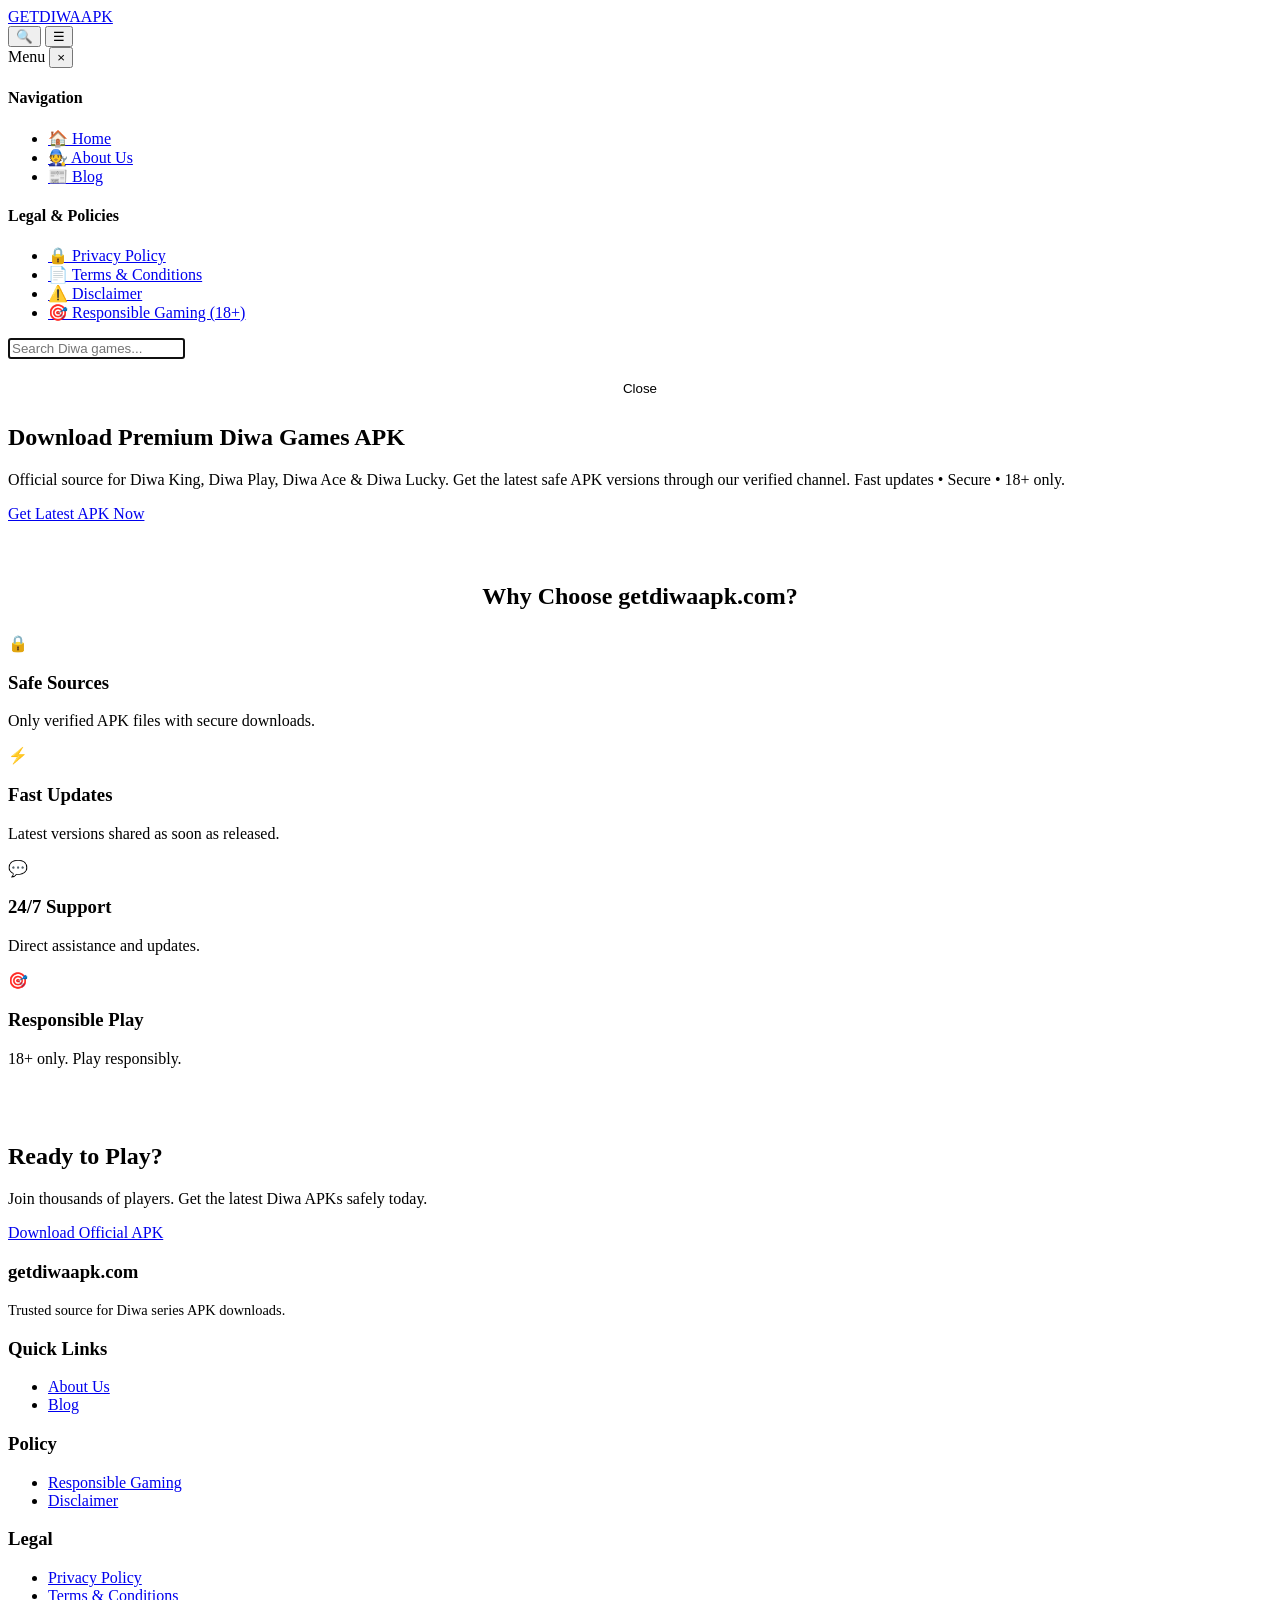
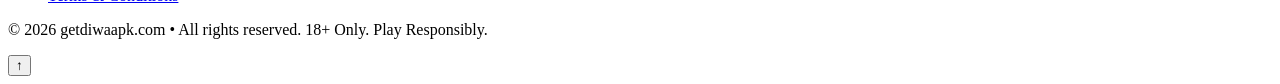
==== index.html @ ee2b0dab "Refactor header and sidebar menu structure" ====
<!DOCTYPE html>
<html lang="en">
<head>
  <meta charset="UTF-8">
  <meta name="viewport" content="width=device-width, initial-scale=1.0">
  <title>Get Diwa APK 2026 – Download Diwa King, Diwa Play, Diwa Ace & Diwa Lucky</title>
  <meta name="description" content="Download latest Diwa King, Diwa Play, Diwa Ace and Diwa Lucky APK safely from getdiwaapk.com. Official Telegram support, fast updates. 18+ only.">
  <meta name="keywords" content="Diwa King APK, Diwa Play APK, Diwa Ace APK, Diwa Lucky APK, getdiwaapk, Diwa APK download">
  <meta name="robots" content="index, follow">
  <link rel="canonical" href="https://getdiwaapk.com/">
  
  <meta property="og:title" content="Get Diwa APK – Official Diwa Games Download">
  <meta property="og:description" content="Premium Diwa games APK download hub. Safe links via official Telegram.">
  <meta property="og:url" content="https://getdiwaapk.com/">
  <meta property="og:type" content="website">
  
  <!-- Preconnect for speed -->
  <link rel="preconnect" href="https://fonts.googleapis.com">
  <link rel="preconnect" href="https://fonts.gstatic.com" crossorigin>
  
  <!-- Non-blocking font -->
  <link rel="stylesheet" href="https://fonts.googleapis.com/css2?family=Poppins:wght@400;600;700;800&display=swap" media="print" onload="this.media='all'">
  <noscript><link rel="stylesheet" href="https://fonts.googleapis.com/css2?family=Poppins:wght@400;600;700;800&display=swap"></noscript>
  
  <link rel="stylesheet" href="style.css">
  
  <script type="application/ld+json">
  {
    "@context": "https://schema.org",
    "@type": "WebSite",
    "name": "getdiwaapk.com",
    "url": "https://getdiwaapk.com/"
  }
  </script>
</head>
<body>
  <!-- HEADER -->
  <header>
    <div class="container nav">
      <a href="index.html" class="logo">GETDIWAAPK</a>
      
      <div class="nav-right">
        <button class="search-btn" onclick="openSearch()" aria-label="Search games">🔍</button>
        <!-- 3-Line Menu Button -->
        <button class="mobile-toggle" onclick="toggleMenu()" aria-label="Open Menu">☰</button>
      </div>
    </div>
  </header>

  <!-- SIDEBAR MENU DRAWER (Legal & Navigation Links) -->
  <div class="menu-overlay" id="menuOverlay" onclick="toggleMenu()"></div>
  <aside class="sidebar-menu" id="sidebarMenu">
    <div class="sidebar-header">
      <span class="sidebar-title">Menu</span>
      <button class="close-sidebar-btn" onclick="toggleMenu()" aria-label="Close Menu">&times;</button>
    </div>
    <nav class="sidebar-nav">
      <div class="menu-group">
        <h4>Navigation</h4>
        <ul>
          <li><a href="index.html">🏠 Home</a></li>
          <li><a href="about.html">🧑‍🔧 About Us</a></li>
          <li><a href="blog.html">📰 Blog</a></li>
        </ul>
      </div>

      <div class="menu-group">
        <h4>Legal & Policies</h4>
        <ul>
          <li><a href="privacy.html">🔒 Privacy Policy</a></li>
          <li><a href="terms.html">📄 Terms & Conditions</a></li>
          <li><a href="disclaimer.html">⚠️ Disclaimer</a></li>
          <li><a href="responsible-gaming.html">🎯 Responsible Gaming (18+)</a></li>
        </ul>
      </div>
    </nav>
  </aside>

  <!-- SEARCH OVERLAY -->
  <div class="search-overlay" id="searchOverlay">
    <div class="search-box">
      <input type="text" id="searchInput" placeholder="Search Diwa games..." oninput="searchGames()" autofocus>
      <div class="search-results" id="searchResults"></div>
      <button onclick="closeSearch()" style="margin-top:14px;background:transparent;border:1px solid var(--border);color:var(--text-muted);padding:8px 16px;border-radius:8px;cursor:pointer;width:100%;">Close</button>
    </div>
  </div>

  <main>
    <!-- HERO SECTION -->
    <section class="hero">
      <div class="container">
        <h1>Download Premium <span>Diwa Games</span> APK</h1>
        <p>Official source for Diwa King, Diwa Play, Diwa Ace & Diwa Lucky. Get the latest safe APK versions through our verified channel. Fast updates • Secure • 18+ only.</p>
        <div class="hero-buttons">
          <a href="https://t.me/blackytinvit" target="_blank" rel="noopener" class="btn-primary">Get Latest APK Now</a>
        </div>
      </div>
    </section>

    <!-- FEATURES -->
    <section style="padding:40px 0;">
      <div class="container">
        <div class="section-header" style="text-align:center;margin-bottom:24px;">
          <h2>Why Choose getdiwaapk.com?</h2>
        </div>
        <div class="features-grid">
          <div class="feature-box">
            <div class="icon">🔒</div>
            <h3>Safe Sources</h3>
            <p>Only verified APK files with secure downloads.</p>
          </div>
          <div class="feature-box">
            <div class="icon">⚡</div>
            <h3>Fast Updates</h3>
            <p>Latest versions shared as soon as released.</p>
          </div>
          <div class="feature-box">
            <div class="icon">💬</div>
            <h3>24/7 Support</h3>
            <p>Direct assistance and updates.</p>
          </div>
          <div class="feature-box">
            <div class="icon">🎯</div>
            <h3>Responsible Play</h3>
            <p>18+ only. Play responsibly.</p>
          </div>
        </div>
      </div>
    </section>

    <!-- CTA -->
    <div class="container">
      <div class="cta">
        <h2>Ready to Play?</h2>
        <p>Join thousands of players. Get the latest Diwa APKs safely today.</p>
        <a href="https://t.me/blackytinvit" target="_blank" rel="noopener" class="btn-primary">Download Official APK</a>
      </div>
    </div>
  </main>

  <!-- FOOTER -->
  <footer>
    <div class="container">
      <div class="footer-grid">
        <div class="footer-col">
          <h3>getdiwaapk.com</h3>
          <p style="color:var(--text-muted);font-size:0.9rem;">Trusted source for Diwa series APK downloads.</p>
        </div>
        <div class="footer-col">
          <h3>Quick Links</h3>
          <ul>
            <li><a href="about.html">About Us</a></li>
            <li><a href="blog.html">Blog</a></li>
          </ul>
        </div>
        <div class="footer-col">
          <h3>Policy</h3>
          <ul>
            <li><a href="responsible-gaming.html">Responsible Gaming</a></li>
            <li><a href="disclaimer.html">Disclaimer</a></li>
          </ul>
        </div>
        <div class="footer-col">
          <h3>Legal</h3>
          <ul>
            <li><a href="privacy.html">Privacy Policy</a></li>
            <li><a href="terms.html">Terms & Conditions</a></li>
          </ul>
        </div>
      </div>
      <div class="footer-bottom">
        <p>© 2026 getdiwaapk.com • All rights reserved. 18+ Only. Play Responsibly.</p>
      </div>
    </div>
  </footer>

  <!-- Back to Top -->
  <button id="backToTop" onclick="window.scrollTo({top:0,behavior:'smooth'})" aria-label="Back to top">↑</button>

  <script>
    // Sidebar Drawer Toggle Function
    function toggleMenu() {
      const menu = document.getElementById('sidebarMenu');
      const overlay = document.getElementById('menuOverlay');
      menu.classList.toggle('active');
      overlay.classList.toggle('active');
    }

    // Search Functions
    const gamesData = [
      { name: "Diwa King", img: "https://i.ibb.co/fGFGwL4q/compressed-image-1.jpg", link: "diwa-king.html" },
      { name: "Diwa Play", img: "https://i.ibb.co/Xk4216vR/IMG-20260911-100324-048.jpg", link: "diwa-play.html" },
      { name: "Diwa Ace", img: "https://i.ibb.co/p64hLjvy/Diwa-Ace.png", link: "diwa-ace.html" },
      { name: "Diwa Lucky", img: "https://i.ibb.co/4nzYNrx2/IMG-20260919-193730-440.jpg", link: "diwa-lucky.html" }
    ];

    function openSearch() {
      document.getElementById('searchOverlay').classList.add('active');
      document.getElementById('searchInput').focus();
    }
    function closeSearch() {
      document.getElementById('searchOverlay').classList.remove('active');
      document.getElementById('searchInput').value = '';
      document.getElementById('searchResults').innerHTML = '';
    }
    function searchGames() {
      const q = document.getElementById('searchInput').value.toLowerCase().trim();
      const results = document.getElementById('searchResults');
      if (!q) { results.innerHTML = ''; return; }
      const matched = gamesData.filter(g => g.name.toLowerCase().includes(q));
      results.innerHTML = matched.length ? matched.map(g => `
        <a href="${g.link}" class="search-result-item">
          <img src="${g.img}" alt="${g.name}" width="48" height="48">
          <span>${g.name}</span>
        </a>
      `).join('') : '<p style="color:var(--text-muted);padding:10px;">No games found</p>';
    }

    // Back to Top Button
    window.addEventListener('scroll', () => {
      document.getElementById('backToTop').classList.toggle('show', window.scrollY > 400);
    });

    // Close overlays on Escape key
    document.addEventListener('keydown', e => { 
      if (e.key === 'Escape') {
        closeSearch();
        const menu = document.getElementById('sidebarMenu');
        if (menu.classList.contains('active')) toggleMenu();
      }
    });
  </script>
</body>
</html>
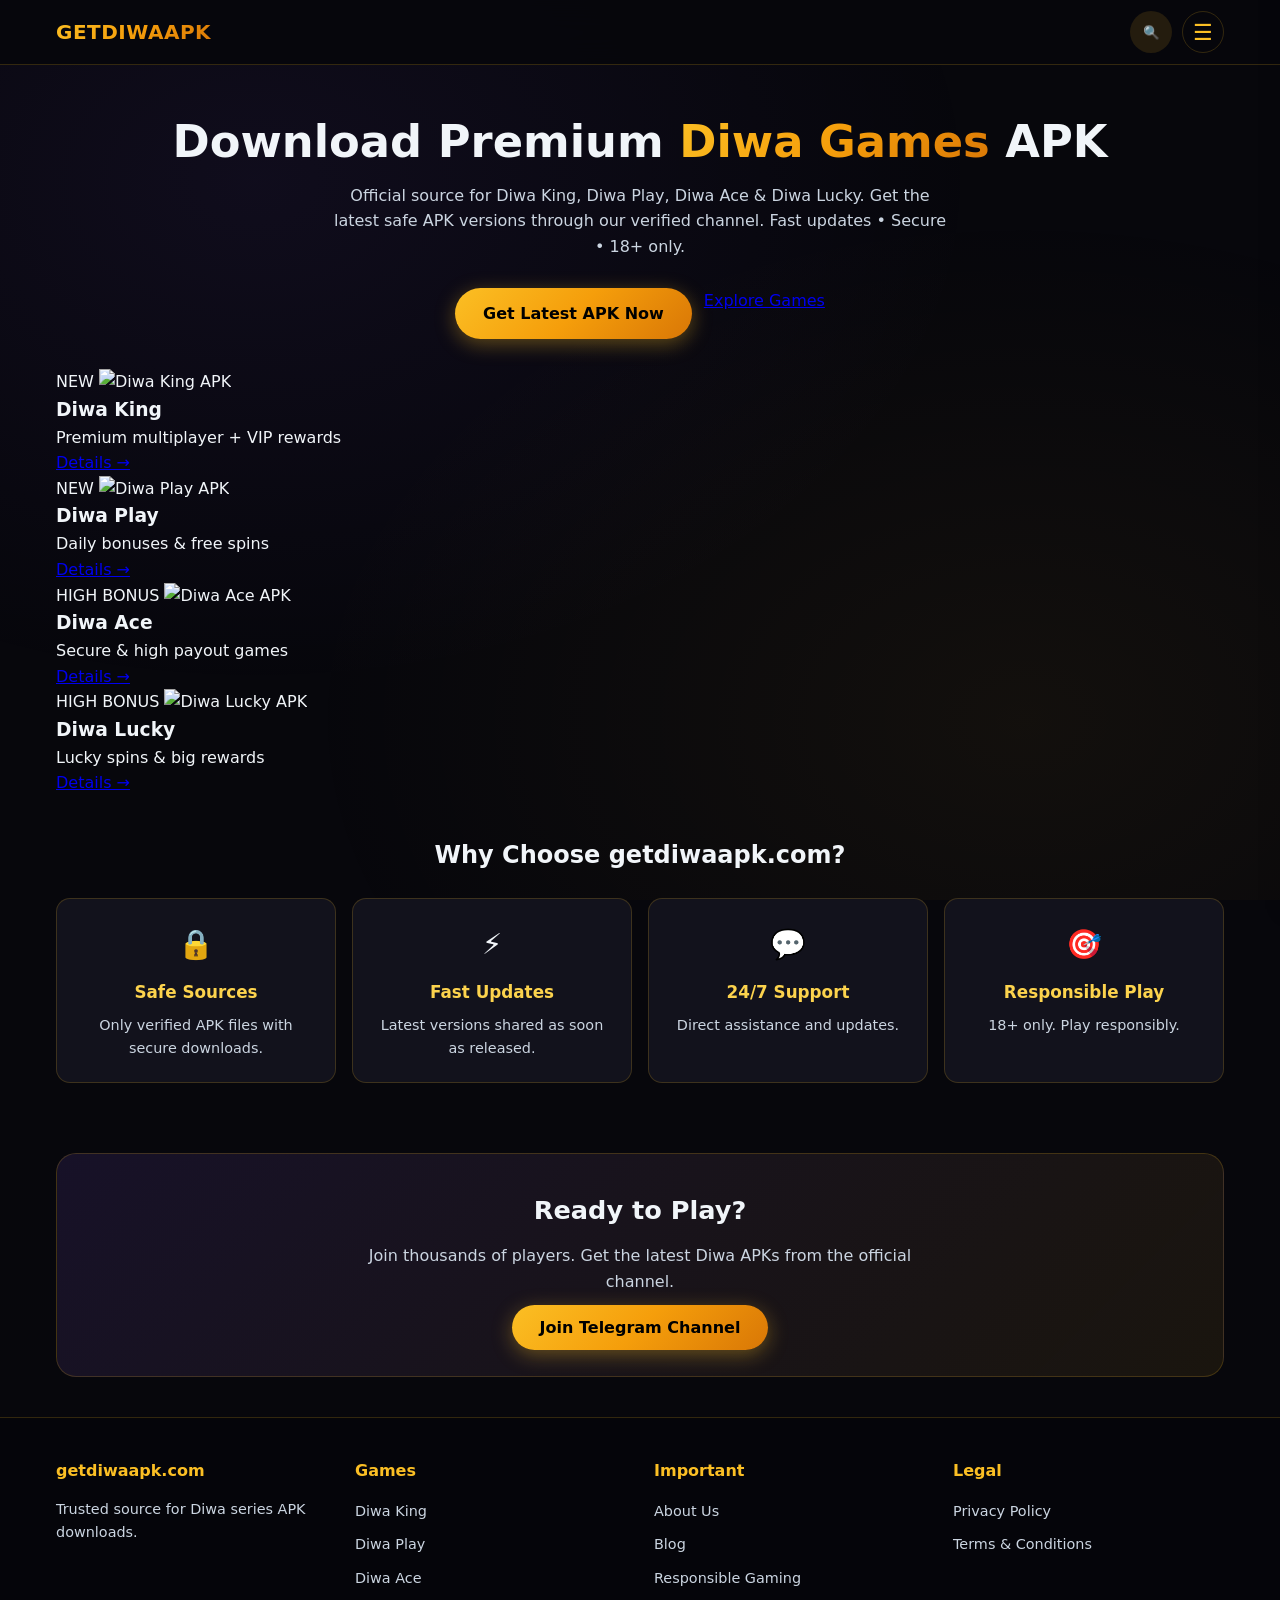
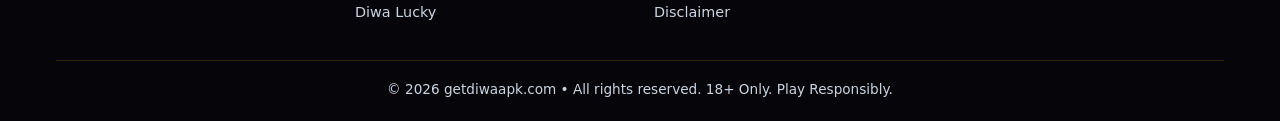
==== commit ea055827: "Update meta descriptions and improve comments" ====
--- a/index.html
+++ b/index.html
@@ -4,13 +4,13 @@
   <meta charset="UTF-8">
   <meta name="viewport" content="width=device-width, initial-scale=1.0">
   <title>Get Diwa APK 2026 – Download Diwa King, Diwa Play, Diwa Ace & Diwa Lucky</title>
-  <meta name="description" content="Download latest Diwa King, Diwa Play, Diwa Ace and Diwa Lucky APK safely from getdiwaapk.com. Official Telegram support, fast updates. 18+ only.">
+  <meta name="description" content="Download latest Diwa King, Diwa Play, Diwa Ace and Diwa Lucky APK safely from getdiwaapk.com. Fast updates. 18+ only.">
   <meta name="keywords" content="Diwa King APK, Diwa Play APK, Diwa Ace APK, Diwa Lucky APK, getdiwaapk, Diwa APK download">
   <meta name="robots" content="index, follow">
   <link rel="canonical" href="https://getdiwaapk.com/">
   
   <meta property="og:title" content="Get Diwa APK – Official Diwa Games Download">
-  <meta property="og:description" content="Premium Diwa games APK download hub. Safe links via official Telegram.">
+  <meta property="og:description" content="Premium Diwa games APK download hub. Safe links and official updates.">
   <meta property="og:url" content="https://getdiwaapk.com/">
   <meta property="og:type" content="website">
   
@@ -41,13 +41,13 @@
       
       <div class="nav-right">
         <button class="search-btn" onclick="openSearch()" aria-label="Search games">🔍</button>
-        <!-- 3-Line Menu Button -->
+        <!-- 3-Line Menu Trigger -->
         <button class="mobile-toggle" onclick="toggleMenu()" aria-label="Open Menu">☰</button>
       </div>
     </div>
   </header>
 
-  <!-- SIDEBAR MENU DRAWER (Legal & Navigation Links) -->
+  <!-- SIDEBAR MENU DRAWER (Legal & Important Links) -->
   <div class="menu-overlay" id="menuOverlay" onclick="toggleMenu()"></div>
   <aside class="sidebar-menu" id="sidebarMenu">
     <div class="sidebar-header">
@@ -58,14 +58,14 @@
       <div class="menu-group">
         <h4>Navigation</h4>
         <ul>
-          <li><a href="index.html">🏠 Home</a></li>
-          <li><a href="about.html">🧑‍🔧 About Us</a></li>
+          <li><a href="index.html" onclick="toggleMenu()">🏠 Home</a></li>
+          <li><a href="about.html">ℹ️ About Us</a></li>
           <li><a href="blog.html">📰 Blog</a></li>
         </ul>
       </div>
 
       <div class="menu-group">
-        <h4>Legal & Policies</h4>
+        <h4>Legal & Policy</h4>
         <ul>
           <li><a href="privacy.html">🔒 Privacy Policy</a></li>
           <li><a href="terms.html">📄 Terms & Conditions</a></li>
@@ -73,6 +73,13 @@
           <li><a href="responsible-gaming.html">🎯 Responsible Gaming (18+)</a></li>
         </ul>
       </div>
+
+      <div class="menu-group">
+        <h4>Support</h4>
+        <ul>
+          <li><a href="https://t.me/blackytinvit" target="_blank" rel="noopener">✈️ Official Telegram</a></li>
+        </ul>
+      </div>
     </nav>
   </aside>
 
@@ -86,13 +93,65 @@
   </div>
 
   <main>
-    <!-- HERO SECTION -->
+    <!-- HERO -->
     <section class="hero">
       <div class="container">
         <h1>Download Premium <span>Diwa Games</span> APK</h1>
         <p>Official source for Diwa King, Diwa Play, Diwa Ace & Diwa Lucky. Get the latest safe APK versions through our verified channel. Fast updates • Secure • 18+ only.</p>
         <div class="hero-buttons">
           <a href="https://t.me/blackytinvit" target="_blank" rel="noopener" class="btn-primary">Get Latest APK Now</a>
+          <a href="#games-list" class="btn-secondary">Explore Games</a>
+        </div>
+      </div>
+    </section>
+
+    <!-- ALL GAMES IN ONE GRID (Bina alag-alag section ke) -->
+    <section class="games-section" id="games-list">
+      <div class="container">
+        <div class="compact-grid" id="allGamesGrid">
+          <!-- Diwa King -->
+          <div class="compact-card" data-name="diwa king">
+            <span class="badge">NEW</span>
+            <img src="https://i.ibb.co/fGFGwL4q/compressed-image-1.jpg" alt="Diwa King APK" width="200" height="130" loading="lazy">
+            <div class="compact-card-body">
+              <h3>Diwa King</h3>
+              <p>Premium multiplayer + VIP rewards</p>
+              <a href="diwa-king.html" class="btn-card">Details →</a>
+            </div>
+          </div>
+
+          <!-- Diwa Play -->
+          <div class="compact-card" data-name="diwa play">
+            <span class="badge">NEW</span>
+            <img src="https://i.ibb.co/Xk4216vR/IMG-20260911-100324-048.jpg" alt="Diwa Play APK" width="200" height="130" loading="lazy">
+            <div class="compact-card-body">
+              <h3>Diwa Play</h3>
+              <p>Daily bonuses & free spins</p>
+              <a href="diwa-play.html" class="btn-card">Details →</a>
+            </div>
+          </div>
+
+          <!-- Diwa Ace -->
+          <div class="compact-card" data-name="diwa ace">
+            <span class="badge bonus">HIGH BONUS</span>
+            <img src="https://i.ibb.co/p64hLjvy/Diwa-Ace.png" alt="Diwa Ace APK" width="200" height="130" loading="lazy">
+            <div class="compact-card-body">
+              <h3>Diwa Ace</h3>
+              <p>Secure & high payout games</p>
+              <a href="diwa-ace.html" class="btn-card">Details →</a>
+            </div>
+          </div>
+
+          <!-- Diwa Lucky -->
+          <div class="compact-card" data-name="diwa lucky">
+            <span class="badge bonus">HIGH BONUS</span>
+            <img src="https://i.ibb.co/4nzYNrx2/IMG-20260919-193730-440.jpg" alt="Diwa Lucky APK" width="200" height="130" loading="lazy">
+            <div class="compact-card-body">
+              <h3>Diwa Lucky</h3>
+              <p>Lucky spins & big rewards</p>
+              <a href="diwa-lucky.html" class="btn-card">Details →</a>
+            </div>
+          </div>
         </div>
       </div>
     </section>
@@ -132,8 +191,8 @@
     <div class="container">
       <div class="cta">
         <h2>Ready to Play?</h2>
-        <p>Join thousands of players. Get the latest Diwa APKs safely today.</p>
-        <a href="https://t.me/blackytinvit" target="_blank" rel="noopener" class="btn-primary">Download Official APK</a>
+        <p>Join thousands of players. Get the latest Diwa APKs from the official channel.</p>
+        <a href="https://t.me/blackytinvit" target="_blank" rel="noopener" class="btn-primary">Join Telegram Channel</a>
       </div>
     </div>
   </main>
@@ -147,15 +206,19 @@
           <p style="color:var(--text-muted);font-size:0.9rem;">Trusted source for Diwa series APK downloads.</p>
         </div>
         <div class="footer-col">
-          <h3>Quick Links</h3>
+          <h3>Games</h3>
+          <ul>
+            <li><a href="diwa-king.html">Diwa King</a></li>
+            <li><a href="diwa-play.html">Diwa Play</a></li>
+            <li><a href="diwa-ace.html">Diwa Ace</a></li>
+            <li><a href="diwa-lucky.html">Diwa Lucky</a></li>
+          </ul>
+        </div>
+        <div class="footer-col">
+          <h3>Important</h3>
           <ul>
             <li><a href="about.html">About Us</a></li>
             <li><a href="blog.html">Blog</a></li>
-          </ul>
-        </div>
-        <div class="footer-col">
-          <h3>Policy</h3>
-          <ul>
             <li><a href="responsible-gaming.html">Responsible Gaming</a></li>
             <li><a href="disclaimer.html">Disclaimer</a></li>
           </ul>
@@ -178,7 +241,7 @@
   <button id="backToTop" onclick="window.scrollTo({top:0,behavior:'smooth'})" aria-label="Back to top">↑</button>
 
   <script>
-    // Sidebar Drawer Toggle Function
+    // 3-Line Menu Drawer Toggle
     function toggleMenu() {
       const menu = document.getElementById('sidebarMenu');
       const overlay = document.getElementById('menuOverlay');
@@ -186,7 +249,7 @@
       overlay.classList.toggle('active');
     }
 
-    // Search Functions
+    // Search logic
     const gamesData = [
       { name: "Diwa King", img: "https://i.ibb.co/fGFGwL4q/compressed-image-1.jpg", link: "diwa-king.html" },
       { name: "Diwa Play", img: "https://i.ibb.co/Xk4216vR/IMG-20260911-100324-048.jpg", link: "diwa-play.html" },
@@ -216,12 +279,12 @@
       `).join('') : '<p style="color:var(--text-muted);padding:10px;">No games found</p>';
     }
 
-    // Back to Top Button
+    // Back to Top
     window.addEventListener('scroll', () => {
       document.getElementById('backToTop').classList.toggle('show', window.scrollY > 400);
     });
 
-    // Close overlays on Escape key
+    // Close overlays on Escape
     document.addEventListener('keydown', e => { 
       if (e.key === 'Escape') {
         closeSearch();
@@ -232,3 +295,4 @@
   </script>
 </body>
 </html>
+                              
--- a/style.css
+++ b/style.css
@@ -0,0 +1,484 @@
+/* ===== getdiwaapk.com - Clean & Responsive ===== */
+:root {
+  --bg: #07070c;
+  --bg-card: #12121c;
+  --bg-card-hover: #1a1a28;
+  --gold: #fbbf24;
+  --gold-light: #fcd34d;
+  --purple: #8b5cf6;
+  --text: #f1f5f9;
+  --text-muted: #cbd5e1;
+  --border: rgba(251, 191, 36, 0.18);
+  --gradient: linear-gradient(135deg, #fbbf24, #f59e0b, #d97706);
+  --gradient-purple: linear-gradient(135deg, #8b5cf6, #7c3aed);
+}
+
+* { 
+  margin: 0; 
+  padding: 0; 
+  box-sizing: border-box; 
+}
+
+body {
+  font-family: system-ui, -apple-system, BlinkMacSystemFont, 'Segoe UI', Roboto, sans-serif;
+  background: var(--bg);
+  color: var(--text);
+  line-height: 1.6;
+  overflow-x: hidden;
+}
+
+body::before {
+  content: '';
+  position: fixed;
+  inset: 0;
+  background: radial-gradient(ellipse at 20% 20%, rgba(139,92,246,0.07) 0%, transparent 50%),
+              radial-gradient(ellipse at 80% 80%, rgba(251,191,36,0.05) 0%, transparent 50%);
+  pointer-events: none;
+  z-index: -1;
+}
+
+.container { 
+  max-width: 1200px; 
+  margin: 0 auto; 
+  padding: 0 16px; 
+}
+
+/* HEADER */
+header {
+  position: sticky;
+  top: 0;
+  z-index: 1000;
+  background: rgba(7,7,12,0.95);
+  backdrop-filter: blur(16px);
+  border-bottom: 1px solid var(--border);
+}
+
+.nav {
+  display: flex;
+  align-items: center;
+  justify-content: space-between;
+  height: 64px;
+  gap: 12px;
+}
+
+.logo {
+  font-size: 1.25rem;
+  font-weight: 800;
+  background: var(--gradient);
+  -webkit-background-clip: text;
+  -webkit-text-fill-color: transparent;
+  text-decoration: none;
+  letter-spacing: 0.5px;
+  white-space: nowrap;
+}
+
+.nav-right {
+  display: flex;
+  align-items: center;
+  gap: 10px;
+}
+
+.search-btn {
+  display: inline-flex;
+  align-items: center;
+  justify-content: center;
+  border: none;
+  cursor: pointer;
+  border-radius: 50px;
+  background: rgba(251,191,36,0.12);
+  color: var(--gold);
+  width: 42px;
+  height: 42px;
+  padding: 0;
+  transition: all 0.25s;
+}
+
+.search-btn:hover { 
+  background: rgba(251,191,36,0.22); 
+}
+
+.mobile-toggle {
+  background: transparent;
+  border: 1px solid var(--border);
+  color: var(--gold);
+  font-size: 1.4rem;
+  width: 42px;
+  height: 42px;
+  display: flex;
+  align-items: center;
+  justify-content: center;
+  border-radius: 50%;
+  cursor: pointer;
+  transition: background 0.25s;
+}
+
+.mobile-toggle:hover {
+  background: rgba(251,191,36,0.15);
+}
+
+/* SIDEBAR DRAWER (Three Line Menu) */
+.menu-overlay {
+  position: fixed;
+  inset: 0;
+  background: rgba(0, 0, 0, 0.75);
+  backdrop-filter: blur(4px);
+  opacity: 0;
+  visibility: hidden;
+  transition: opacity 0.3s ease, visibility 0.3s ease;
+  z-index: 1500;
+}
+
+.menu-overlay.active {
+  opacity: 1;
+  visibility: visible;
+}
+
+.sidebar-menu {
+  position: fixed;
+  top: 0;
+  right: -310px;
+  width: 290px;
+  max-width: 85%;
+  height: 100vh;
+  background: #0d0d16;
+  border-left: 1px solid var(--border);
+  box-shadow: -5px 0 25px rgba(0, 0, 0, 0.6);
+  z-index: 1600;
+  display: flex;
+  flex-direction: column;
+  transition: right 0.3s cubic-bezier(0.4, 0, 0.2, 1);
+  overflow-y: auto;
+}
+
+.sidebar-menu.active {
+  right: 0;
+}
+
+.sidebar-header {
+  display: flex;
+  justify-content: space-between;
+  align-items: center;
+  padding: 18px 20px;
+  border-bottom: 1px solid var(--border);
+}
+
+.sidebar-title {
+  font-size: 1.15rem;
+  font-weight: 700;
+  background: var(--gradient);
+  -webkit-background-clip: text;
+  -webkit-text-fill-color: transparent;
+}
+
+.close-sidebar-btn {
+  background: transparent;
+  border: none;
+  color: var(--text-muted);
+  font-size: 1.8rem;
+  line-height: 1;
+  cursor: pointer;
+  transition: color 0.2s;
+}
+
+.close-sidebar-btn:hover {
+  color: var(--gold);
+}
+
+.sidebar-nav {
+  padding: 20px;
+  display: flex;
+  flex-direction: column;
+  gap: 24px;
+}
+
+.menu-group h4 {
+  font-size: 0.78rem;
+  text-transform: uppercase;
+  letter-spacing: 1px;
+  color: #8b8ea3;
+  margin-bottom: 10px;
+}
+
+.menu-group ul {
+  list-style: none;
+}
+
+.menu-group ul li {
+  margin-bottom: 8px;
+}
+
+.menu-group ul li a {
+  display: block;
+  padding: 10px 14px;
+  border-radius: 10px;
+  color: var(--text);
+  text-decoration: none;
+  font-size: 0.92rem;
+  background: rgba(255, 255, 255, 0.03);
+  border: 1px solid transparent;
+  transition: all 0.2s ease;
+}
+
+.menu-group ul li a:hover {
+  background: rgba(251, 191, 36, 0.12);
+  color: var(--gold);
+  border-color: var(--border);
+}
+
+/* SEARCH OVERLAY */
+.search-overlay {
+  display: none;
+  position: fixed;
+  inset: 0;
+  background: rgba(0,0,0,0.85);
+  z-index: 2000;
+  align-items: flex-start;
+  justify-content: center;
+  padding-top: 80px;
+}
+
+.search-overlay.active { 
+  display: flex; 
+}
+
+.search-box {
+  background: var(--bg-card);
+  border: 1px solid var(--border);
+  border-radius: 16px;
+  width: 90%;
+  max-width: 520px;
+  padding: 20px;
+}
+
+.search-box input {
+  width: 100%;
+  background: #0d0d15;
+  border: 1px solid var(--border);
+  color: var(--text);
+  padding: 14px 18px;
+  border-radius: 12px;
+  font-size: 1rem;
+  outline: none;
+}
+
+.search-box input:focus { 
+  border-color: var(--gold); 
+}
+
+.search-results {
+  margin-top: 16px;
+  max-height: 300px;
+  overflow-y: auto;
+}
+
+.search-result-item {
+  display: flex;
+  align-items: center;
+  gap: 12px;
+  padding: 10px;
+  border-radius: 10px;
+  text-decoration: none;
+  color: var(--text);
+  cursor: pointer;
+  transition: background 0.2s;
+}
+
+.search-result-item:hover { 
+  background: rgba(251,191,36,0.1); 
+}
+
+.search-result-item img {
+  width: 48px;
+  height: 48px;
+  border-radius: 8px;
+  object-fit: cover;
+}
+
+/* HERO */
+.hero {
+  padding: 50px 0 30px;
+  text-align: center;
+}
+
+.hero h1 {
+  font-size: clamp(1.8rem, 5vw, 2.8rem);
+  font-weight: 800;
+  line-height: 1.2;
+  margin-bottom: 14px;
+}
+
+.hero h1 span {
+  background: var(--gradient);
+  -webkit-background-clip: text;
+  -webkit-text-fill-color: transparent;
+}
+
+.hero p {
+  font-size: 1rem;
+  color: var(--text-muted);
+  max-width: 620px;
+  margin: 0 auto 28px;
+}
+
+.hero-buttons {
+  display: flex;
+  gap: 12px;
+  justify-content: center;
+  flex-wrap: wrap;
+}
+
+.btn-primary {
+  background: var(--gradient);
+  color: #000;
+  padding: 13px 28px;
+  border-radius: 50px;
+  font-weight: 700;
+  text-decoration: none;
+  box-shadow: 0 5px 20px rgba(251,191,36,0.35);
+  transition: all 0.25s;
+}
+
+.btn-primary:hover {
+  transform: translateY(-2px);
+  box-shadow: 0 8px 28px rgba(251,191,36,0.5);
+}
+
+/* FEATURES */
+.features-grid {
+  display: grid;
+  grid-template-columns: repeat(auto-fit, minmax(220px, 1fr));
+  gap: 16px;
+  margin-top: 20px;
+}
+
+.feature-box {
+  background: var(--bg-card);
+  border: 1px solid var(--border);
+  border-radius: 14px;
+  padding: 22px;
+  text-align: center;
+  transition: all 0.25s;
+}
+
+.feature-box:hover {
+  border-color: var(--gold);
+  transform: translateY(-4px);
+}
+
+.feature-box .icon { 
+  font-size: 1.8rem; 
+  margin-bottom: 12px; 
+}
+
+.feature-box h3 { 
+  font-size: 1.05rem; 
+  margin-bottom: 8px; 
+  color: var(--gold-light); 
+}
+
+.feature-box p { 
+  color: var(--text-muted); 
+  font-size: 0.9rem; 
+}
+
+/* CTA */
+.cta {
+  background: linear-gradient(135deg, rgba(139,92,246,0.12), rgba(251,191,36,0.08));
+  border: 1px solid var(--border);
+  border-radius: 20px;
+  padding: 36px 24px;
+  text-align: center;
+  margin: 30px 0;
+}
+
+.cta h2 { 
+  font-size: 1.6rem; 
+  margin-bottom: 12px; 
+}
+
+.cta p { 
+  color: var(--text-muted); 
+  margin-bottom: 20px; 
+  max-width: 560px; 
+  margin-left: auto; 
+  margin-right: auto; 
+}
+
+/* FOOTER */
+footer {
+  background: #05050a;
+  border-top: 1px solid var(--border);
+  padding: 40px 0 20px;
+  margin-top: 40px;
+}
+
+.footer-grid {
+  display: grid;
+  grid-template-columns: repeat(auto-fit, minmax(160px, 1fr));
+  gap: 28px;
+  margin-bottom: 28px;
+}
+
+.footer-col h3 {
+  color: var(--gold);
+  margin-bottom: 14px;
+  font-size: 1rem;
+}
+
+.footer-col ul { 
+  list-style: none; 
+}
+
+.footer-col ul li { 
+  margin-bottom: 8px; 
+}
+
+.footer-col a {
+  color: var(--text-muted);
+  text-decoration: none;
+  font-size: 0.9rem;
+  transition: color 0.2s;
+}
+
+.footer-col a:hover { 
+  color: var(--gold); 
+}
+
+.footer-bottom {
+  text-align: center;
+  padding-top: 18px;
+  border-top: 1px solid var(--border);
+  color: var(--text-muted);
+  font-size: 0.85rem;
+}
+
+/* BACK TO TOP */
+#backToTop {
+  position: fixed;
+  bottom: 24px;
+  right: 20px;
+  width: 48px;
+  height: 48px;
+  background: var(--gradient);
+  color: #000;
+  border: none;
+  border-radius: 50%;
+  font-size: 1.3rem;
+  font-weight: 700;
+  cursor: pointer;
+  box-shadow: 0 4px 18px rgba(251,191,36,0.4);
+  opacity: 0;
+  visibility: hidden;
+  transition: all 0.3s;
+  z-index: 999;
+}
+
+#backToTop.show {
+  opacity: 1;
+  visibility: visible;
+}
+
+#backToTop:hover { 
+  transform: translateY(-3px); 
+  }
+  
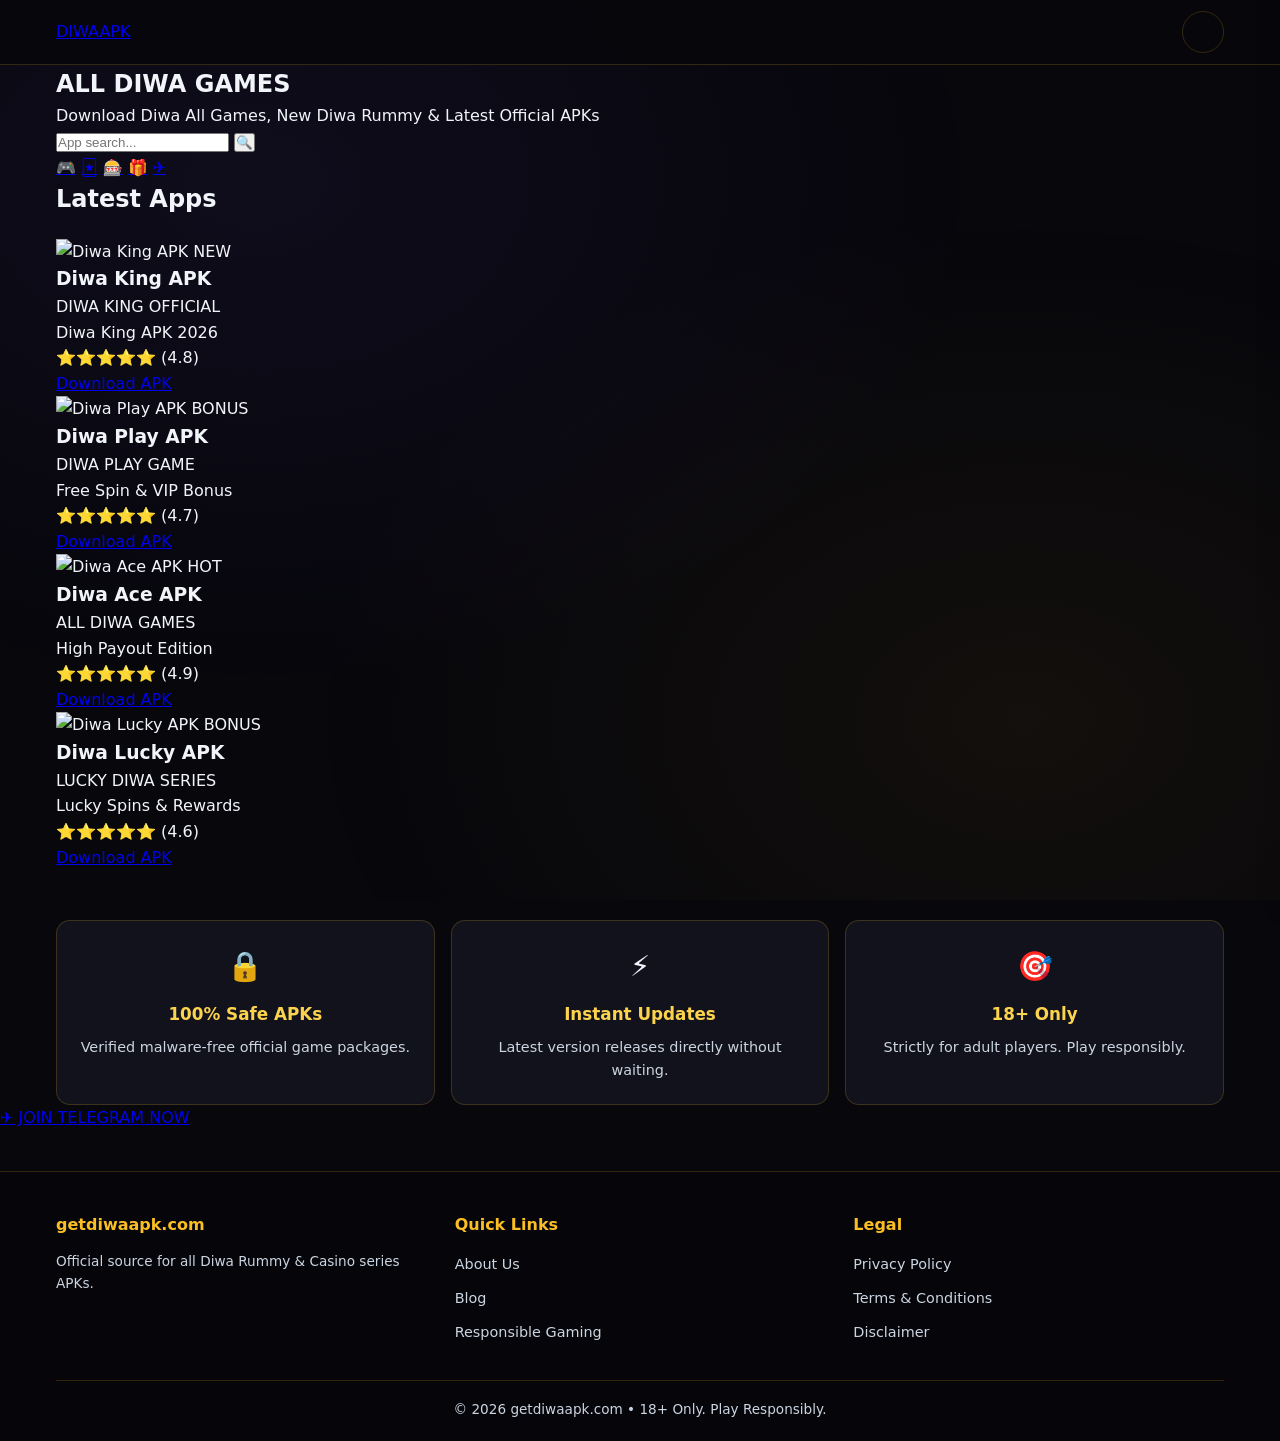
==== commit 4d0f7459: "Refactor index.html for SEO and UI improvements Updated meta descriptions and improved header struct" ====
--- a/index.html
+++ b/index.html
@@ -10,17 +10,14 @@
   <link rel="canonical" href="https://getdiwaapk.com/">
   
   <meta property="og:title" content="Get Diwa APK – Official Diwa Games Download">
-  <meta property="og:description" content="Premium Diwa games APK download hub. Safe links and official updates.">
+  <meta property="og:description" content="Premium Diwa games APK download hub. Safe official downloads.">
   <meta property="og:url" content="https://getdiwaapk.com/">
   <meta property="og:type" content="website">
   
-  <!-- Preconnect for speed -->
+  <!-- Preconnect & Font -->
   <link rel="preconnect" href="https://fonts.googleapis.com">
   <link rel="preconnect" href="https://fonts.gstatic.com" crossorigin>
-  
-  <!-- Non-blocking font -->
-  <link rel="stylesheet" href="https://fonts.googleapis.com/css2?family=Poppins:wght@400;600;700;800&display=swap" media="print" onload="this.media='all'">
-  <noscript><link rel="stylesheet" href="https://fonts.googleapis.com/css2?family=Poppins:wght@400;600;700;800&display=swap"></noscript>
+  <link rel="stylesheet" href="https://fonts.googleapis.com/css2?family=Poppins:wght@400;500;600;700;800&display=swap">
   
   <link rel="stylesheet" href="style.css">
   
@@ -34,24 +31,32 @@
   </script>
 </head>
 <body>
+
   <!-- HEADER -->
   <header>
     <div class="container nav">
-      <a href="index.html" class="logo">GETDIWAAPK</a>
+      <div class="nav-left">
+        <a href="index.html" class="logo-box">
+          <span class="logo-text">DIWA<span>APK</span></span>
+        </a>
+      </div>
       
       <div class="nav-right">
-        <button class="search-btn" onclick="openSearch()" aria-label="Search games">🔍</button>
         <!-- 3-Line Menu Trigger -->
-        <button class="mobile-toggle" onclick="toggleMenu()" aria-label="Open Menu">☰</button>
+        <button class="mobile-toggle" onclick="toggleMenu()" aria-label="Open Menu">
+          <span></span>
+          <span></span>
+          <span></span>
+        </button>
       </div>
     </div>
   </header>
 
-  <!-- SIDEBAR MENU DRAWER (Legal & Important Links) -->
+  <!-- SIDEBAR MENU DRAWER (Privacy Policy & Legal Functions) -->
   <div class="menu-overlay" id="menuOverlay" onclick="toggleMenu()"></div>
   <aside class="sidebar-menu" id="sidebarMenu">
     <div class="sidebar-header">
-      <span class="sidebar-title">Menu</span>
+      <span class="sidebar-title">Menu & Settings</span>
       <button class="close-sidebar-btn" onclick="toggleMenu()" aria-label="Close Menu">&times;</button>
     </div>
     <nav class="sidebar-nav">
@@ -60,7 +65,7 @@
         <ul>
           <li><a href="index.html" onclick="toggleMenu()">🏠 Home</a></li>
           <li><a href="about.html">ℹ️ About Us</a></li>
-          <li><a href="blog.html">📰 Blog</a></li>
+          <li><a href="blog.html">📰 Updates & Blog</a></li>
         </ul>
       </div>
 
@@ -75,127 +80,158 @@
       </div>
 
       <div class="menu-group">
-        <h4>Support</h4>
+        <h4>Official Support</h4>
         <ul>
-          <li><a href="https://t.me/blackytinvit" target="_blank" rel="noopener">✈️ Official Telegram</a></li>
+          <li><a href="https://t.me/blackytinvit" target="_blank" rel="noopener">✈️ Join Official Telegram</a></li>
         </ul>
       </div>
     </nav>
   </aside>
 
-  <!-- SEARCH OVERLAY -->
-  <div class="search-overlay" id="searchOverlay">
-    <div class="search-box">
-      <input type="text" id="searchInput" placeholder="Search Diwa games..." oninput="searchGames()" autofocus>
-      <div class="search-results" id="searchResults"></div>
-      <button onclick="closeSearch()" style="margin-top:14px;background:transparent;border:1px solid var(--border);color:var(--text-muted);padding:8px 16px;border-radius:8px;cursor:pointer;width:100%;">Close</button>
+  <main>
+    <!-- TOP HERO BANNER -->
+    <section class="banner-section">
+      <div class="container">
+        <div class="banner-box">
+          <h1>ALL DIWA GAMES</h1>
+          <p>Download Diwa All Games, New Diwa Rummy & Latest Official APKs</p>
+
+          <!-- APP SEARCH INPUT -->
+          <div class="search-bar-wrap">
+            <input type="text" id="searchInput" placeholder="App search..." oninput="searchGames()">
+            <button class="search-submit" onclick="searchGames()" aria-label="Search">🔍</button>
+          </div>
+          <div class="search-results-dropdown" id="searchResults"></div>
+
+          <!-- ICON ROW: TELEGRAM BUTTON (Screenshot Me Circle Ki Hui Jagah) -->
+          <div class="quick-icons-row">
+            <a href="#games-list" class="quick-icon-btn item-game" title="Games">🎮</a>
+            <a href="#games-list" class="quick-icon-btn item-cards" title="Cards">🃏</a>
+            <a href="#games-list" class="quick-icon-btn item-slots" title="Slots">🎰</a>
+            <a href="#games-list" class="quick-icon-btn item-gift" title="Bonuses">🎁</a>
+            <!-- TELEGRAM CIRCLE BUTTON (Jaha circle banaya tha) -->
+            <a href="https://t.me/blackytinvit" target="_blank" rel="noopener" class="quick-icon-btn item-telegram highlight-circle" title="Official Telegram">
+              ✈️
+            </a>
+          </div>
+        </div>
+      </div>
+    </section>
+
+    <!-- LATEST APPS TITLE -->
+    <div class="container">
+      <div class="section-title-wrap">
+        <h2>Latest Apps</h2>
+      </div>
     </div>
-  </div>
-
-  <main>
-    <!-- HERO -->
-    <section class="hero">
-      <div class="container">
-        <h1>Download Premium <span>Diwa Games</span> APK</h1>
-        <p>Official source for Diwa King, Diwa Play, Diwa Ace & Diwa Lucky. Get the latest safe APK versions through our verified channel. Fast updates • Secure • 18+ only.</p>
-        <div class="hero-buttons">
-          <a href="https://t.me/blackytinvit" target="_blank" rel="noopener" class="btn-primary">Get Latest APK Now</a>
-          <a href="#games-list" class="btn-secondary">Explore Games</a>
-        </div>
-      </div>
-    </section>
-
-    <!-- ALL GAMES IN ONE GRID (Bina alag-alag section ke) -->
+
+    <!-- CLEAN APP CARDS GRID (Bina section ke direct saare game card) -->
     <section class="games-section" id="games-list">
       <div class="container">
-        <div class="compact-grid" id="allGamesGrid">
-          <!-- Diwa King -->
-          <div class="compact-card" data-name="diwa king">
-            <span class="badge">NEW</span>
-            <img src="https://i.ibb.co/fGFGwL4q/compressed-image-1.jpg" alt="Diwa King APK" width="200" height="130" loading="lazy">
-            <div class="compact-card-body">
-              <h3>Diwa King</h3>
-              <p>Premium multiplayer + VIP rewards</p>
-              <a href="diwa-king.html" class="btn-card">Details →</a>
-            </div>
-          </div>
-
-          <!-- Diwa Play -->
-          <div class="compact-card" data-name="diwa play">
-            <span class="badge">NEW</span>
-            <img src="https://i.ibb.co/Xk4216vR/IMG-20260911-100324-048.jpg" alt="Diwa Play APK" width="200" height="130" loading="lazy">
-            <div class="compact-card-body">
-              <h3>Diwa Play</h3>
-              <p>Daily bonuses & free spins</p>
-              <a href="diwa-play.html" class="btn-card">Details →</a>
-            </div>
-          </div>
-
-          <!-- Diwa Ace -->
-          <div class="compact-card" data-name="diwa ace">
-            <span class="badge bonus">HIGH BONUS</span>
-            <img src="https://i.ibb.co/p64hLjvy/Diwa-Ace.png" alt="Diwa Ace APK" width="200" height="130" loading="lazy">
-            <div class="compact-card-body">
-              <h3>Diwa Ace</h3>
-              <p>Secure & high payout games</p>
-              <a href="diwa-ace.html" class="btn-card">Details →</a>
-            </div>
-          </div>
-
-          <!-- Diwa Lucky -->
-          <div class="compact-card" data-name="diwa lucky">
-            <span class="badge bonus">HIGH BONUS</span>
-            <img src="https://i.ibb.co/4nzYNrx2/IMG-20260919-193730-440.jpg" alt="Diwa Lucky APK" width="200" height="130" loading="lazy">
-            <div class="compact-card-body">
-              <h3>Diwa Lucky</h3>
-              <p>Lucky spins & big rewards</p>
-              <a href="diwa-lucky.html" class="btn-card">Details →</a>
-            </div>
-          </div>
+        <div class="app-card-grid" id="allGamesGrid">
+
+          <!-- 1. Diwa King -->
+          <div class="app-item-card" data-name="diwa king">
+            <div class="card-thumb">
+              <img src="https://i.ibb.co/fGFGwL4q/compressed-image-1.jpg" alt="Diwa King APK" loading="lazy">
+              <span class="card-badge">NEW</span>
+            </div>
+            <div class="card-info">
+              <h3>Diwa King APK</h3>
+              <span class="sub-label">DIWA KING OFFICIAL</span>
+              <p class="edition-label">Diwa King APK 2026</p>
+              <div class="rating-stars">
+                ⭐⭐⭐⭐⭐ <span>(4.8)</span>
+              </div>
+              <a href="diwa-king.html" class="download-link-btn">Download APK</a>
+            </div>
+          </div>
+
+          <!-- 2. Diwa Play -->
+          <div class="app-item-card" data-name="diwa play">
+            <div class="card-thumb">
+              <img src="https://i.ibb.co/Xk4216vR/IMG-20260911-100324-048.jpg" alt="Diwa Play APK" loading="lazy">
+              <span class="card-badge bonus">BONUS</span>
+            </div>
+            <div class="card-info">
+              <h3>Diwa Play APK</h3>
+              <span class="sub-label">DIWA PLAY GAME</span>
+              <p class="edition-label">Free Spin & VIP Bonus</p>
+              <div class="rating-stars">
+                ⭐⭐⭐⭐⭐ <span>(4.7)</span>
+              </div>
+              <a href="diwa-play.html" class="download-link-btn">Download APK</a>
+            </div>
+          </div>
+
+          <!-- 3. Diwa Ace -->
+          <div class="app-item-card" data-name="diwa ace">
+            <div class="card-thumb">
+              <img src="https://i.ibb.co/p64hLjvy/Diwa-Ace.png" alt="Diwa Ace APK" loading="lazy">
+              <span class="card-badge hot">HOT</span>
+            </div>
+            <div class="card-info">
+              <h3>Diwa Ace APK</h3>
+              <span class="sub-label">ALL DIWA GAMES</span>
+              <p class="edition-label">High Payout Edition</p>
+              <div class="rating-stars">
+                ⭐⭐⭐⭐⭐ <span>(4.9)</span>
+              </div>
+              <a href="diwa-ace.html" class="download-link-btn">Download APK</a>
+            </div>
+          </div>
+
+          <!-- 4. Diwa Lucky -->
+          <div class="app-item-card" data-name="diwa lucky">
+            <div class="card-thumb">
+              <img src="https://i.ibb.co/4nzYNrx2/IMG-20260919-193730-440.jpg" alt="Diwa Lucky APK" loading="lazy">
+              <span class="card-badge bonus">BONUS</span>
+            </div>
+            <div class="card-info">
+              <h3>Diwa Lucky APK</h3>
+              <span class="sub-label">LUCKY DIWA SERIES</span>
+              <p class="edition-label">Lucky Spins & Rewards</p>
+              <div class="rating-stars">
+                ⭐⭐⭐⭐⭐ <span>(4.6)</span>
+              </div>
+              <a href="diwa-lucky.html" class="download-link-btn">Download APK</a>
+            </div>
+          </div>
+
         </div>
       </div>
     </section>
 
     <!-- FEATURES -->
-    <section style="padding:40px 0;">
+    <section class="features-wrap">
       <div class="container">
-        <div class="section-header" style="text-align:center;margin-bottom:24px;">
-          <h2>Why Choose getdiwaapk.com?</h2>
-        </div>
         <div class="features-grid">
           <div class="feature-box">
             <div class="icon">🔒</div>
-            <h3>Safe Sources</h3>
-            <p>Only verified APK files with secure downloads.</p>
+            <h3>100% Safe APKs</h3>
+            <p>Verified malware-free official game packages.</p>
           </div>
           <div class="feature-box">
             <div class="icon">⚡</div>
-            <h3>Fast Updates</h3>
-            <p>Latest versions shared as soon as released.</p>
-          </div>
-          <div class="feature-box">
-            <div class="icon">💬</div>
-            <h3>24/7 Support</h3>
-            <p>Direct assistance and updates.</p>
+            <h3>Instant Updates</h3>
+            <p>Latest version releases directly without waiting.</p>
           </div>
           <div class="feature-box">
             <div class="icon">🎯</div>
-            <h3>Responsible Play</h3>
-            <p>18+ only. Play responsibly.</p>
+            <h3>18+ Only</h3>
+            <p>Strictly for adult players. Play responsibly.</p>
           </div>
         </div>
       </div>
     </section>
-
-    <!-- CTA -->
-    <div class="container">
-      <div class="cta">
-        <h2>Ready to Play?</h2>
-        <p>Join thousands of players. Get the latest Diwa APKs from the official channel.</p>
-        <a href="https://t.me/blackytinvit" target="_blank" rel="noopener" class="btn-primary">Join Telegram Channel</a>
-      </div>
-    </div>
   </main>
+
+  <!-- STICKY BOTTOM TELEGRAM BAR (Screenshot jaisa bar) -->
+  <div class="sticky-telegram-bar">
+    <a href="https://t.me/blackytinvit" target="_blank" rel="noopener" class="telegram-float-btn">
+      <span class="tg-icon">✈️</span> JOIN TELEGRAM NOW
+    </a>
+  </div>
 
   <!-- FOOTER -->
   <footer>
@@ -203,24 +239,14 @@
       <div class="footer-grid">
         <div class="footer-col">
           <h3>getdiwaapk.com</h3>
-          <p style="color:var(--text-muted);font-size:0.9rem;">Trusted source for Diwa series APK downloads.</p>
+          <p style="color:var(--text-muted);font-size:0.85rem;">Official source for all Diwa Rummy & Casino series APKs.</p>
         </div>
         <div class="footer-col">
-          <h3>Games</h3>
-          <ul>
-            <li><a href="diwa-king.html">Diwa King</a></li>
-            <li><a href="diwa-play.html">Diwa Play</a></li>
-            <li><a href="diwa-ace.html">Diwa Ace</a></li>
-            <li><a href="diwa-lucky.html">Diwa Lucky</a></li>
-          </ul>
-        </div>
-        <div class="footer-col">
-          <h3>Important</h3>
+          <h3>Quick Links</h3>
           <ul>
             <li><a href="about.html">About Us</a></li>
             <li><a href="blog.html">Blog</a></li>
             <li><a href="responsible-gaming.html">Responsible Gaming</a></li>
-            <li><a href="disclaimer.html">Disclaimer</a></li>
           </ul>
         </div>
         <div class="footer-col">
@@ -228,20 +254,19 @@
           <ul>
             <li><a href="privacy.html">Privacy Policy</a></li>
             <li><a href="terms.html">Terms & Conditions</a></li>
+            <li><a href="disclaimer.html">Disclaimer</a></li>
           </ul>
         </div>
       </div>
       <div class="footer-bottom">
-        <p>© 2026 getdiwaapk.com • All rights reserved. 18+ Only. Play Responsibly.</p>
+        <p>© 2026 getdiwaapk.com • 18+ Only. Play Responsibly.</p>
       </div>
     </div>
   </footer>
 
-  <!-- Back to Top -->
-  <button id="backToTop" onclick="window.scrollTo({top:0,behavior:'smooth'})" aria-label="Back to top">↑</button>
-
+  <!-- JAVASCRIPT -->
   <script>
-    // 3-Line Menu Drawer Toggle
+    // 3-Line Drawer toggle
     function toggleMenu() {
       const menu = document.getElementById('sidebarMenu');
       const overlay = document.getElementById('menuOverlay');
@@ -249,7 +274,7 @@
       overlay.classList.toggle('active');
     }
 
-    // Search logic
+    // Live Card Search Logic
     const gamesData = [
       { name: "Diwa King", img: "https://i.ibb.co/fGFGwL4q/compressed-image-1.jpg", link: "diwa-king.html" },
       { name: "Diwa Play", img: "https://i.ibb.co/Xk4216vR/IMG-20260911-100324-048.jpg", link: "diwa-play.html" },
@@ -257,37 +282,45 @@
       { name: "Diwa Lucky", img: "https://i.ibb.co/4nzYNrx2/IMG-20260919-193730-440.jpg", link: "diwa-lucky.html" }
     ];
 
-    function openSearch() {
-      document.getElementById('searchOverlay').classList.add('active');
-      document.getElementById('searchInput').focus();
-    }
-    function closeSearch() {
-      document.getElementById('searchOverlay').classList.remove('active');
-      document.getElementById('searchInput').value = '';
-      document.getElementById('searchResults').innerHTML = '';
-    }
     function searchGames() {
       const q = document.getElementById('searchInput').value.toLowerCase().trim();
       const results = document.getElementById('searchResults');
-      if (!q) { results.innerHTML = ''; return; }
+      
+      // Filter Grid Cards directly on page
+      const cards = document.querySelectorAll('.app-item-card');
+      cards.forEach(card => {
+        const name = card.getAttribute('data-name');
+        if (name.includes(q)) {
+          card.style.display = 'flex';
+        } else {
+          card.style.display = 'none';
+        }
+      });
+
+      // Show dropdown if searching
+      if (!q) { 
+        results.style.display = 'none'; 
+        return; 
+      }
       const matched = gamesData.filter(g => g.name.toLowerCase().includes(q));
-      results.innerHTML = matched.length ? matched.map(g => `
-        <a href="${g.link}" class="search-result-item">
-          <img src="${g.img}" alt="${g.name}" width="48" height="48">
-          <span>${g.name}</span>
-        </a>
-      `).join('') : '<p style="color:var(--text-muted);padding:10px;">No games found</p>';
+      if (matched.length) {
+        results.style.display = 'block';
+        results.innerHTML = matched.map(g => `
+          <a href="${g.link}" class="search-drop-item">
+            <img src="${g.img}" alt="${g.name}">
+            <span>${g.name}</span>
+          </a>
+        `).join('');
+      } else {
+        results.style.display = 'block';
+        results.innerHTML = '<p style="color:#888;padding:10px;text-align:center;">No game found</p>';
+      }
     }
 
-    // Back to Top
-    window.addEventListener('scroll', () => {
-      document.getElementById('backToTop').classList.toggle('show', window.scrollY > 400);
-    });
-
-    // Close overlays on Escape
+    // Close Dropdown and Menu on Escape
     document.addEventListener('keydown', e => { 
       if (e.key === 'Escape') {
-        closeSearch();
+        document.getElementById('searchResults').style.display = 'none';
         const menu = document.getElementById('sidebarMenu');
         if (menu.classList.contains('active')) toggleMenu();
       }
@@ -295,4 +328,3 @@
   </script>
 </body>
 </html>
-                              
--- a/style.css
+++ b/style.css
@@ -1,4 +1,4 @@
-/* ===== getdiwaapk.com - Clean & Responsive ===== */
+/* ===== getdiwaapk.com - Optimized & Clean ===== */
 :root {
   --bg: #07070c;
   --bg-card: #12121c;
@@ -84,7 +84,7 @@
   justify-content: center;
   border: none;
   cursor: pointer;
-  border-radius: 50px;
+  border-radius: 50%;
   background: rgba(251,191,36,0.12);
   color: var(--gold);
   width: 42px;
@@ -97,26 +97,28 @@
   background: rgba(251,191,36,0.22); 
 }
 
+/* 3-LINE MENU TOGGLE BUTTON */
 .mobile-toggle {
+  display: flex;
+  align-items: center;
+  justify-content: center;
   background: transparent;
   border: 1px solid var(--border);
   color: var(--gold);
   font-size: 1.4rem;
   width: 42px;
   height: 42px;
-  display: flex;
-  align-items: center;
-  justify-content: center;
   border-radius: 50%;
   cursor: pointer;
-  transition: background 0.25s;
+  transition: all 0.25s;
 }
 
 .mobile-toggle:hover {
   background: rgba(251,191,36,0.15);
-}
-
-/* SIDEBAR DRAWER (Three Line Menu) */
+  transform: scale(1.05);
+}
+
+/* SIDEBAR DRAWER & OVERLAY */
 .menu-overlay {
   position: fixed;
   inset: 0;
@@ -142,7 +144,7 @@
   height: 100vh;
   background: #0d0d16;
   border-left: 1px solid var(--border);
-  box-shadow: -5px 0 25px rgba(0, 0, 0, 0.6);
+  box-shadow: -6px 0 25px rgba(0, 0, 0, 0.6);
   z-index: 1600;
   display: flex;
   flex-direction: column;
@@ -188,7 +190,7 @@
   padding: 20px;
   display: flex;
   flex-direction: column;
-  gap: 24px;
+  gap: 22px;
 }
 
 .menu-group h4 {
@@ -296,7 +298,7 @@
 
 /* HERO */
 .hero {
-  padding: 50px 0 30px;
+  padding: 50px 0 25px;
   text-align: center;
 }
 
@@ -341,6 +343,114 @@
 .btn-primary:hover {
   transform: translateY(-2px);
   box-shadow: 0 8px 28px rgba(251,191,36,0.5);
+}
+
+.btn-secondary {
+  background: transparent;
+  color: var(--gold);
+  border: 2px solid var(--gold);
+  padding: 11px 26px;
+  border-radius: 50px;
+  font-weight: 600;
+  text-decoration: none;
+  transition: all 0.25s;
+}
+
+.btn-secondary:hover { 
+  background: rgba(251,191,36,0.1); 
+}
+
+/* GAMES SECTION (Clean Grid) */
+.games-section {
+  padding: 20px 0 30px;
+}
+
+.compact-grid {
+  display: grid;
+  grid-template-columns: repeat(auto-fill, minmax(180px, 1fr));
+  gap: 16px;
+}
+
+.compact-card {
+  background: var(--bg-card);
+  border: 1px solid var(--border);
+  border-radius: 14px;
+  overflow: hidden;
+  transition: all 0.3s ease;
+  position: relative;
+}
+
+.compact-card:hover {
+  transform: translateY(-5px);
+  border-color: rgba(251,191,36,0.45);
+  box-shadow: 0 10px 24px rgba(0,0,0,0.35);
+}
+
+.compact-card img {
+  width: 100%;
+  height: 130px;
+  object-fit: cover;
+  display: block;
+}
+
+.compact-card-body {
+  padding: 12px;
+}
+
+.compact-card h3 {
+  font-size: 0.95rem;
+  font-weight: 600;
+  margin-bottom: 4px;
+  color: var(--gold-light);
+  white-space: nowrap;
+  overflow: hidden;
+  text-overflow: ellipsis;
+}
+
+.compact-card p {
+  color: var(--text-muted);
+  font-size: 0.78rem;
+  margin-bottom: 10px;
+  display: -webkit-box;
+  -webkit-line-clamp: 2;
+  -webkit-box-orient: vertical;
+  overflow: hidden;
+  min-height: 32px;
+}
+
+.compact-card .btn-card {
+  display: block;
+  text-align: center;
+  background: var(--gradient-purple);
+  color: white;
+  padding: 7px 10px;
+  border-radius: 50px;
+  font-weight: 600;
+  font-size: 0.78rem;
+  text-decoration: none;
+  transition: all 0.25s;
+}
+
+.compact-card .btn-card:hover { 
+  transform: scale(1.03); 
+}
+
+.badge {
+  position: absolute;
+  top: 8px;
+  left: 8px;
+  background: var(--gradient);
+  color: #000;
+  font-size: 0.65rem;
+  font-weight: 700;
+  padding: 3px 8px;
+  border-radius: 50px;
+  z-index: 2;
+}
+
+.badge.bonus {
+  background: linear-gradient(135deg, #ef4444, #dc2626);
+  color: white;
 }
 
 /* FEATURES */
@@ -480,5 +590,15 @@
 
 #backToTop:hover { 
   transform: translateY(-3px); 
+}
+
+/* RESPONSIVE */
+@media (max-width: 768px) {
+  .compact-grid { 
+    grid-template-columns: repeat(2, 1fr); 
+    gap: 12px; 
   }
-  
+  .compact-card img { 
+    height: 115px; 
+  }
+  }
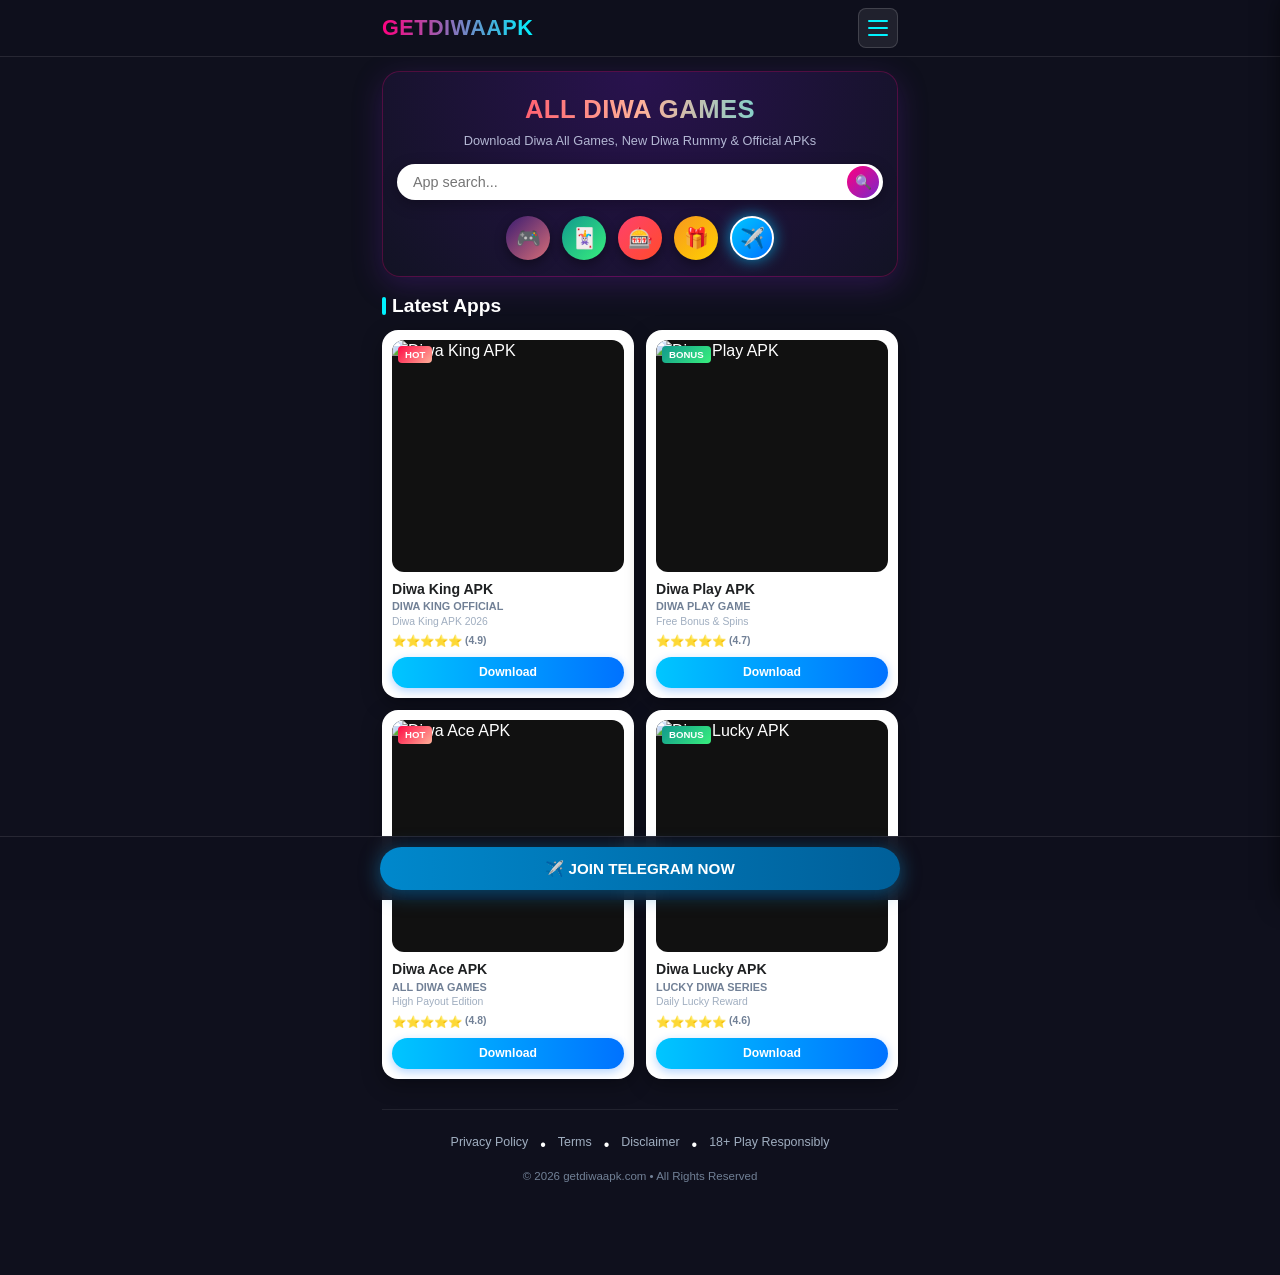
==== commit baf68ddd: "Refactor HTML structure and improve styling Updated meta tags for viewport and description, modified" ====
--- a/index.html
+++ b/index.html
@@ -2,327 +2,606 @@
 <html lang="en">
 <head>
   <meta charset="UTF-8">
-  <meta name="viewport" content="width=device-width, initial-scale=1.0">
+  <meta name="viewport" content="width=device-width, initial-scale=1.0, maximum-scale=1.0, user-scalable=no">
   <title>Get Diwa APK 2026 – Download Diwa King, Diwa Play, Diwa Ace & Diwa Lucky</title>
-  <meta name="description" content="Download latest Diwa King, Diwa Play, Diwa Ace and Diwa Lucky APK safely from getdiwaapk.com. Fast updates. 18+ only.">
-  <meta name="keywords" content="Diwa King APK, Diwa Play APK, Diwa Ace APK, Diwa Lucky APK, getdiwaapk, Diwa APK download">
+  <meta name="description" content="Download latest Diwa King, Diwa Play, Diwa Ace and Diwa Lucky APK safely from getdiwaapk.com. Official fast updates. 18+ only.">
   <meta name="robots" content="index, follow">
   <link rel="canonical" href="https://getdiwaapk.com/">
-  
-  <meta property="og:title" content="Get Diwa APK – Official Diwa Games Download">
-  <meta property="og:description" content="Premium Diwa games APK download hub. Safe official downloads.">
-  <meta property="og:url" content="https://getdiwaapk.com/">
-  <meta property="og:type" content="website">
-  
-  <!-- Preconnect & Font -->
-  <link rel="preconnect" href="https://fonts.googleapis.com">
-  <link rel="preconnect" href="https://fonts.gstatic.com" crossorigin>
-  <link rel="stylesheet" href="https://fonts.googleapis.com/css2?family=Poppins:wght@400;500;600;700;800&display=swap">
-  
-  <link rel="stylesheet" href="style.css">
-  
-  <script type="application/ld+json">
-  {
-    "@context": "https://schema.org",
-    "@type": "WebSite",
-    "name": "getdiwaapk.com",
-    "url": "https://getdiwaapk.com/"
-  }
-  </script>
+
+  <!-- Critical Inlined CSS for 100 PageSpeed & Vibrant UI -->
+  <style>
+    :root {
+      --primary-gradient: linear-gradient(135deg, #ff007f 0%, #7928ca 50%, #0070f3 100%);
+      --tg-gradient: linear-gradient(135deg, #00b4db, #0083b0);
+      --card-bg: #ffffff;
+      --page-bg: #0f101d;
+      --text-dark: #1e2022;
+      --text-muted: #6c757d;
+      --gold: #ffb703;
+      --cyan: #00f2fe;
+      --pink: #ff0844;
+    }
+
+    * { margin: 0; padding: 0; box-sizing: border-box; -webkit-tap-highlight-color: transparent; }
+    body {
+      font-family: -apple-system, BlinkMacSystemFont, "Segoe UI", Roboto, Oxygen, Ubuntu, Cantarell, sans-serif;
+      background-color: var(--page-bg);
+      color: #ffffff;
+      line-height: 1.4;
+      padding-bottom: 75px;
+    }
+
+    .container {
+      max-width: 540px;
+      margin: 0 auto;
+      padding: 0 12px;
+    }
+
+    /* HEADER */
+    header {
+      background: rgba(15, 16, 29, 0.98);
+      border-bottom: 1px solid rgba(255, 255, 255, 0.1);
+      position: sticky;
+      top: 0;
+      z-index: 100;
+    }
+    .nav {
+      display: flex;
+      align-items: center;
+      justify-content: space-between;
+      height: 56px;
+    }
+    .logo {
+      font-size: 1.35rem;
+      font-weight: 900;
+      letter-spacing: 0.5px;
+      background: linear-gradient(90deg, #ff007f, #00f2fe);
+      -webkit-background-clip: text;
+      -webkit-text-fill-color: transparent;
+      text-decoration: none;
+    }
+
+    /* 3-LINE MENU BUTTON */
+    .menu-toggle {
+      background: rgba(255, 255, 255, 0.08);
+      border: 1px solid rgba(255, 255, 255, 0.15);
+      border-radius: 8px;
+      width: 40px;
+      height: 40px;
+      display: flex;
+      flex-direction: column;
+      justify-content: center;
+      align-items: center;
+      gap: 5px;
+      cursor: pointer;
+    }
+    .menu-toggle span {
+      width: 20px;
+      height: 2px;
+      background: #00f2fe;
+      border-radius: 2px;
+    }
+
+    /* SIDEBAR DRAWER */
+    .menu-overlay {
+      position: fixed;
+      inset: 0;
+      background: rgba(0, 0, 0, 0.75);
+      backdrop-filter: blur(5px);
+      display: none;
+      z-index: 998;
+    }
+    .menu-overlay.active { display: block; }
+
+    .sidebar {
+      position: fixed;
+      top: 0;
+      right: -280px;
+      width: 270px;
+      height: 100vh;
+      background: #141628;
+      border-left: 1px solid rgba(0, 242, 254, 0.2);
+      z-index: 999;
+      display: flex;
+      flex-direction: column;
+      transition: right 0.25s ease-in-out;
+      box-shadow: -5px 0 25px rgba(0,0,0,0.8);
+      overflow-y: auto;
+    }
+    .sidebar.active { right: 0; }
+    .sidebar-head {
+      display: flex;
+      justify-content: space-between;
+      align-items: center;
+      padding: 16px 20px;
+      border-bottom: 1px solid rgba(255,255,255,0.1);
+    }
+    .sidebar-head h3 { font-size: 1.1rem; color: #00f2fe; }
+    .close-btn {
+      background: none;
+      border: none;
+      color: #fff;
+      font-size: 1.8rem;
+      cursor: pointer;
+    }
+    .sidebar-links {
+      padding: 20px 16px;
+      display: flex;
+      flex-direction: column;
+      gap: 18px;
+    }
+    .sidebar-group-title {
+      font-size: 0.72rem;
+      text-transform: uppercase;
+      letter-spacing: 1px;
+      color: #8c90ad;
+      margin-bottom: 6px;
+    }
+    .sidebar-links a {
+      display: block;
+      padding: 10px 12px;
+      background: rgba(255, 255, 255, 0.04);
+      color: #fff;
+      text-decoration: none;
+      font-size: 0.9rem;
+      border-radius: 8px;
+      margin-bottom: 6px;
+      border: 1px solid transparent;
+    }
+    .sidebar-links a:hover {
+      background: rgba(0, 242, 254, 0.1);
+      border-color: #00f2fe;
+    }
+
+    /* COLORFUL BANNER */
+    .hero-banner {
+      background: radial-gradient(circle at 50% 0%, #29124e 0%, #121324 100%);
+      border: 1px solid rgba(255, 0, 127, 0.25);
+      border-radius: 18px;
+      padding: 20px 14px 16px;
+      text-align: center;
+      margin: 14px 0 16px;
+      box-shadow: 0 8px 30px rgba(121, 40, 202, 0.25);
+    }
+    .hero-banner h1 {
+      font-size: 1.6rem;
+      font-weight: 900;
+      letter-spacing: 0.5px;
+      background: linear-gradient(90deg, #ff0844, #ffb199, #00f2fe);
+      -webkit-background-clip: text;
+      -webkit-text-fill-color: transparent;
+      margin-bottom: 4px;
+    }
+    .hero-banner p {
+      font-size: 0.8rem;
+      color: #b3b7d3;
+      margin-bottom: 14px;
+    }
+
+    /* SEARCH INPUT */
+    .search-box-wrap {
+      position: relative;
+      max-width: 100%;
+      margin: 0 auto 16px;
+    }
+    .search-box-wrap input {
+      width: 100%;
+      background: #ffffff;
+      border: none;
+      border-radius: 50px;
+      padding: 10px 45px 10px 16px;
+      font-size: 0.9rem;
+      color: #111;
+      outline: none;
+      box-shadow: 0 4px 15px rgba(0, 0, 0, 0.3);
+    }
+    .search-submit-btn {
+      position: absolute;
+      right: 4px;
+      top: 50%;
+      transform: translateY(-50%);
+      background: linear-gradient(135deg, #ff007f, #7928ca);
+      border: none;
+      color: #fff;
+      width: 32px;
+      height: 32px;
+      border-radius: 50%;
+      cursor: pointer;
+      display: flex;
+      align-items: center;
+      justify-content: center;
+      font-size: 0.85rem;
+    }
+
+    /* CIRCULAR ICONS ROW (TELEGRAM BUTTON ROUND KIYA HUA) */
+    .quick-bar {
+      display: flex;
+      justify-content: center;
+      align-items: center;
+      gap: 12px;
+    }
+    .circle-icon {
+      width: 44px;
+      height: 44px;
+      border-radius: 50%;
+      display: flex;
+      align-items: center;
+      justify-content: center;
+      font-size: 1.25rem;
+      text-decoration: none;
+      box-shadow: 0 4px 12px rgba(0,0,0,0.4);
+      transition: transform 0.2s;
+    }
+    .circle-icon:active { transform: scale(0.92); }
+    .c-game { background: linear-gradient(135deg, #3a1c71, #d76d77); }
+    .c-cards { background: linear-gradient(135deg, #11998e, #38ef7d); }
+    .c-slots { background: linear-gradient(135deg, #ff416c, #ff4b2b); }
+    .c-gift { background: linear-gradient(135deg, #f7971e, #ffd200); }
+
+    /* EXACT TELEGRAM CIRCLE (Highlighted) */
+    .c-telegram {
+      background: linear-gradient(135deg, #00c6ff, #0072ff);
+      box-shadow: 0 0 16px rgba(0, 198, 255, 0.7);
+      border: 2px solid #ffffff;
+      animation: pulse 2s infinite;
+    }
+    @keyframes pulse {
+      0% { box-shadow: 0 0 0 0 rgba(0, 198, 255, 0.7); }
+      70% { box-shadow: 0 0 0 8px rgba(0, 198, 255, 0); }
+      100% { box-shadow: 0 0 0 0 rgba(0, 198, 255, 0); }
+    }
+
+    /* SECTION TITLE */
+    .title-row {
+      margin: 16px 0 10px;
+    }
+    .title-row h2 {
+      font-size: 1.2rem;
+      font-weight: 800;
+      color: #ffffff;
+      display: flex;
+      align-items: center;
+      gap: 6px;
+    }
+    .title-row h2::before {
+      content: '';
+      display: inline-block;
+      width: 4px;
+      height: 18px;
+      background: #00f2fe;
+      border-radius: 2px;
+    }
+
+    /* GAME CARDS GRID (Clean White-Card Layout) */
+    .game-grid {
+      display: grid;
+      grid-template-columns: repeat(2, 1fr);
+      gap: 12px;
+    }
+    .game-card {
+      background: var(--card-bg);
+      border-radius: 16px;
+      padding: 10px;
+      display: flex;
+      flex-direction: column;
+      box-shadow: 0 6px 20px rgba(0,0,0,0.35);
+      position: relative;
+    }
+    .thumb-wrap {
+      width: 100%;
+      aspect-ratio: 1 / 1;
+      border-radius: 12px;
+      overflow: hidden;
+      background: #111;
+      position: relative;
+    }
+    .thumb-wrap img {
+      width: 100%;
+      height: 100%;
+      object-fit: cover;
+      display: block;
+    }
+    .badge {
+      position: absolute;
+      top: 6px;
+      left: 6px;
+      background: linear-gradient(135deg, #ff0844, #ffb199);
+      color: #fff;
+      font-size: 0.6rem;
+      font-weight: 800;
+      padding: 2px 7px;
+      border-radius: 4px;
+    }
+    .badge.green {
+      background: linear-gradient(135deg, #11998e, #38ef7d);
+    }
+
+    .card-content {
+      padding-top: 8px;
+      display: flex;
+      flex-direction: column;
+      flex-grow: 1;
+    }
+    .card-content h3 {
+      font-size: 0.88rem;
+      font-weight: 800;
+      color: var(--text-dark);
+      white-space: nowrap;
+      overflow: hidden;
+      text-overflow: ellipsis;
+    }
+    .card-content .sub-text {
+      font-size: 0.68rem;
+      color: #718096;
+      font-weight: 600;
+      text-transform: uppercase;
+      white-space: nowrap;
+      overflow: hidden;
+      text-overflow: ellipsis;
+    }
+    .card-content .edition {
+      font-size: 0.65rem;
+      color: #a0aec0;
+      margin-bottom: 4px;
+    }
+    .stars {
+      color: var(--gold);
+      font-size: 0.72rem;
+      margin-bottom: 8px;
+      display: flex;
+      align-items: center;
+      gap: 3px;
+    }
+    .stars span {
+      color: #718096;
+      font-size: 0.65rem;
+      font-weight: 600;
+    }
+
+    .btn-download {
+      margin-top: auto;
+      display: block;
+      text-align: center;
+      background: linear-gradient(90deg, #00c6ff, #0072ff);
+      color: #ffffff;
+      text-decoration: none;
+      font-size: 0.76rem;
+      font-weight: 700;
+      padding: 7px 0;
+      border-radius: 50px;
+      box-shadow: 0 3px 10px rgba(0, 114, 255, 0.3);
+    }
+
+    /* STICKY JOIN TELEGRAM BAR */
+    .sticky-bar {
+      position: fixed;
+      bottom: 0;
+      left: 0;
+      right: 0;
+      background: rgba(15, 16, 29, 0.95);
+      backdrop-filter: blur(8px);
+      padding: 10px 14px;
+      z-index: 99;
+      border-top: 1px solid rgba(255, 255, 255, 0.1);
+      display: flex;
+      justify-content: center;
+    }
+    .telegram-btn {
+      max-width: 520px;
+      width: 100%;
+      background: linear-gradient(90deg, #0088cc, #005f99);
+      color: #ffffff;
+      text-decoration: none;
+      font-weight: 800;
+      font-size: 0.95rem;
+      padding: 11px 0;
+      border-radius: 50px;
+      display: flex;
+      align-items: center;
+      justify-content: center;
+      gap: 8px;
+      box-shadow: 0 4px 20px rgba(0, 136, 204, 0.5);
+    }
+
+    /* FOOTER */
+    footer {
+      margin-top: 30px;
+      padding: 24px 0 16px;
+      border-top: 1px solid rgba(255, 255, 255, 0.08);
+      text-align: center;
+    }
+    .footer-links {
+      display: flex;
+      flex-wrap: wrap;
+      justify-content: center;
+      gap: 12px;
+      margin-bottom: 12px;
+    }
+    .footer-links a {
+      color: #a0aec0;
+      text-decoration: none;
+      font-size: 0.78rem;
+    }
+    .copyright {
+      font-size: 0.72rem;
+      color: #718096;
+    }
+  </style>
 </head>
 <body>
 
   <!-- HEADER -->
   <header>
     <div class="container nav">
-      <div class="nav-left">
-        <a href="index.html" class="logo-box">
-          <span class="logo-text">DIWA<span>APK</span></span>
-        </a>
-      </div>
-      
-      <div class="nav-right">
-        <!-- 3-Line Menu Trigger -->
-        <button class="mobile-toggle" onclick="toggleMenu()" aria-label="Open Menu">
-          <span></span>
-          <span></span>
-          <span></span>
-        </button>
-      </div>
+      <a href="index.html" class="logo">GETDIWAAPK</a>
+      <button class="menu-toggle" onclick="toggleMenu()" aria-label="Open Navigation">
+        <span></span>
+        <span></span>
+        <span></span>
+      </button>
     </div>
   </header>
 
-  <!-- SIDEBAR MENU DRAWER (Privacy Policy & Legal Functions) -->
+  <!-- SIDEBAR MENU DRAWER (Legal Functions) -->
   <div class="menu-overlay" id="menuOverlay" onclick="toggleMenu()"></div>
-  <aside class="sidebar-menu" id="sidebarMenu">
-    <div class="sidebar-header">
-      <span class="sidebar-title">Menu & Settings</span>
-      <button class="close-sidebar-btn" onclick="toggleMenu()" aria-label="Close Menu">&times;</button>
+  <aside class="sidebar" id="sidebar">
+    <div class="sidebar-head">
+      <h3>Quick Menu</h3>
+      <button class="close-btn" onclick="toggleMenu()">&times;</button>
     </div>
-    <nav class="sidebar-nav">
-      <div class="menu-group">
-        <h4>Navigation</h4>
-        <ul>
-          <li><a href="index.html" onclick="toggleMenu()">🏠 Home</a></li>
-          <li><a href="about.html">ℹ️ About Us</a></li>
-          <li><a href="blog.html">📰 Updates & Blog</a></li>
-        </ul>
-      </div>
-
-      <div class="menu-group">
-        <h4>Legal & Policy</h4>
-        <ul>
-          <li><a href="privacy.html">🔒 Privacy Policy</a></li>
-          <li><a href="terms.html">📄 Terms & Conditions</a></li>
-          <li><a href="disclaimer.html">⚠️ Disclaimer</a></li>
-          <li><a href="responsible-gaming.html">🎯 Responsible Gaming (18+)</a></li>
-        </ul>
-      </div>
-
-      <div class="menu-group">
-        <h4>Official Support</h4>
-        <ul>
-          <li><a href="https://t.me/blackytinvit" target="_blank" rel="noopener">✈️ Join Official Telegram</a></li>
-        </ul>
-      </div>
-    </nav>
+    <div class="sidebar-links">
+      <div>
+        <div class="sidebar-group-title">Navigation</div>
+        <a href="index.html" onclick="toggleMenu()">🏠 Home</a>
+        <a href="about.html">ℹ️ About Us</a>
+        <a href="blog.html">📰 Latest Blogs</a>
+      </div>
+      <div>
+        <div class="sidebar-group-title">Legal & Security</div>
+        <a href="privacy.html">🔒 Privacy Policy</a>
+        <a href="terms.html">📄 Terms & Conditions</a>
+        <a href="disclaimer.html">⚠️ Disclaimer</a>
+        <a href="responsible-gaming.html">🎯 Responsible Gaming (18+)</a>
+      </div>
+      <div>
+        <div class="sidebar-group-title">Channel</div>
+        <a href="https://t.me/blackytinvit" target="_blank" rel="noopener">✈️ Official Telegram</a>
+      </div>
+    </div>
   </aside>
 
-  <main>
-    <!-- TOP HERO BANNER -->
-    <section class="banner-section">
-      <div class="container">
-        <div class="banner-box">
-          <h1>ALL DIWA GAMES</h1>
-          <p>Download Diwa All Games, New Diwa Rummy & Latest Official APKs</p>
-
-          <!-- APP SEARCH INPUT -->
-          <div class="search-bar-wrap">
-            <input type="text" id="searchInput" placeholder="App search..." oninput="searchGames()">
-            <button class="search-submit" onclick="searchGames()" aria-label="Search">🔍</button>
-          </div>
-          <div class="search-results-dropdown" id="searchResults"></div>
-
-          <!-- ICON ROW: TELEGRAM BUTTON (Screenshot Me Circle Ki Hui Jagah) -->
-          <div class="quick-icons-row">
-            <a href="#games-list" class="quick-icon-btn item-game" title="Games">🎮</a>
-            <a href="#games-list" class="quick-icon-btn item-cards" title="Cards">🃏</a>
-            <a href="#games-list" class="quick-icon-btn item-slots" title="Slots">🎰</a>
-            <a href="#games-list" class="quick-icon-btn item-gift" title="Bonuses">🎁</a>
-            <!-- TELEGRAM CIRCLE BUTTON (Jaha circle banaya tha) -->
-            <a href="https://t.me/blackytinvit" target="_blank" rel="noopener" class="quick-icon-btn item-telegram highlight-circle" title="Official Telegram">
-              ✈️
-            </a>
-          </div>
-        </div>
+  <main class="container">
+    <!-- COLORFUL HERO BANNER -->
+    <section class="hero-banner">
+      <h1>ALL DIWA GAMES</h1>
+      <p>Download Diwa All Games, New Diwa Rummy & Official APKs</p>
+
+      <!-- SEARCH BAR -->
+      <div class="search-box-wrap">
+        <input type="text" id="searchInput" placeholder="App search..." oninput="filterGames()">
+        <button class="search-submit-btn" onclick="filterGames()" aria-label="Search">🔍</button>
+      </div>
+
+      <!-- CIRCLE ICONS WITH TELEGRAM BUTTON -->
+      <div class="quick-bar">
+        <a href="#games-grid" class="circle-icon c-game" title="Games">🎮</a>
+        <a href="#games-grid" class="circle-icon c-cards" title="Cards">🃏</a>
+        <a href="#games-grid" class="circle-icon c-slots" title="Slots">🎰</a>
+        <a href="#games-grid" class="circle-icon c-gift" title="Bonuses">🎁</a>
+        <!-- TELEGRAM CIRCULAR BUTTON (Jaha circle kiya tha) -->
+        <a href="https://t.me/blackytinvit" target="_blank" rel="noopener" class="circle-icon c-telegram" title="Telegram Channel">✈️</a>
       </div>
     </section>
 
-    <!-- LATEST APPS TITLE -->
-    <div class="container">
-      <div class="section-title-wrap">
-        <h2>Latest Apps</h2>
-      </div>
+    <!-- SECTION TITLE -->
+    <div class="title-row">
+      <h2>Latest Apps</h2>
     </div>
 
-    <!-- CLEAN APP CARDS GRID (Bina section ke direct saare game card) -->
-    <section class="games-section" id="games-list">
-      <div class="container">
-        <div class="app-card-grid" id="allGamesGrid">
-
-          <!-- 1. Diwa King -->
-          <div class="app-item-card" data-name="diwa king">
-            <div class="card-thumb">
-              <img src="https://i.ibb.co/fGFGwL4q/compressed-image-1.jpg" alt="Diwa King APK" loading="lazy">
-              <span class="card-badge">NEW</span>
-            </div>
-            <div class="card-info">
-              <h3>Diwa King APK</h3>
-              <span class="sub-label">DIWA KING OFFICIAL</span>
-              <p class="edition-label">Diwa King APK 2026</p>
-              <div class="rating-stars">
-                ⭐⭐⭐⭐⭐ <span>(4.8)</span>
-              </div>
-              <a href="diwa-king.html" class="download-link-btn">Download APK</a>
-            </div>
-          </div>
-
-          <!-- 2. Diwa Play -->
-          <div class="app-item-card" data-name="diwa play">
-            <div class="card-thumb">
-              <img src="https://i.ibb.co/Xk4216vR/IMG-20260911-100324-048.jpg" alt="Diwa Play APK" loading="lazy">
-              <span class="card-badge bonus">BONUS</span>
-            </div>
-            <div class="card-info">
-              <h3>Diwa Play APK</h3>
-              <span class="sub-label">DIWA PLAY GAME</span>
-              <p class="edition-label">Free Spin & VIP Bonus</p>
-              <div class="rating-stars">
-                ⭐⭐⭐⭐⭐ <span>(4.7)</span>
-              </div>
-              <a href="diwa-play.html" class="download-link-btn">Download APK</a>
-            </div>
-          </div>
-
-          <!-- 3. Diwa Ace -->
-          <div class="app-item-card" data-name="diwa ace">
-            <div class="card-thumb">
-              <img src="https://i.ibb.co/p64hLjvy/Diwa-Ace.png" alt="Diwa Ace APK" loading="lazy">
-              <span class="card-badge hot">HOT</span>
-            </div>
-            <div class="card-info">
-              <h3>Diwa Ace APK</h3>
-              <span class="sub-label">ALL DIWA GAMES</span>
-              <p class="edition-label">High Payout Edition</p>
-              <div class="rating-stars">
-                ⭐⭐⭐⭐⭐ <span>(4.9)</span>
-              </div>
-              <a href="diwa-ace.html" class="download-link-btn">Download APK</a>
-            </div>
-          </div>
-
-          <!-- 4. Diwa Lucky -->
-          <div class="app-item-card" data-name="diwa lucky">
-            <div class="card-thumb">
-              <img src="https://i.ibb.co/4nzYNrx2/IMG-20260919-193730-440.jpg" alt="Diwa Lucky APK" loading="lazy">
-              <span class="card-badge bonus">BONUS</span>
-            </div>
-            <div class="card-info">
-              <h3>Diwa Lucky APK</h3>
-              <span class="sub-label">LUCKY DIWA SERIES</span>
-              <p class="edition-label">Lucky Spins & Rewards</p>
-              <div class="rating-stars">
-                ⭐⭐⭐⭐⭐ <span>(4.6)</span>
-              </div>
-              <a href="diwa-lucky.html" class="download-link-btn">Download APK</a>
-            </div>
-          </div>
-
-        </div>
-      </div>
-    </section>
-
-    <!-- FEATURES -->
-    <section class="features-wrap">
-      <div class="container">
-        <div class="features-grid">
-          <div class="feature-box">
-            <div class="icon">🔒</div>
-            <h3>100% Safe APKs</h3>
-            <p>Verified malware-free official game packages.</p>
-          </div>
-          <div class="feature-box">
-            <div class="icon">⚡</div>
-            <h3>Instant Updates</h3>
-            <p>Latest version releases directly without waiting.</p>
-          </div>
-          <div class="feature-box">
-            <div class="icon">🎯</div>
-            <h3>18+ Only</h3>
-            <p>Strictly for adult players. Play responsibly.</p>
-          </div>
-        </div>
-      </div>
-    </section>
+    <!-- 4 GAMES IN CLEAN COLORFUL GRID (No separate sections) -->
+    <div class="game-grid" id="games-grid">
+
+      <!-- 1. Diwa King -->
+      <div class="game-card" data-name="diwa king">
+        <div class="thumb-wrap">
+          <span class="badge">HOT</span>
+          <img src="https://i.ibb.co/fGFGwL4q/compressed-image-1.jpg" alt="Diwa King APK" width="200" height="200" loading="lazy">
+        </div>
+        <div class="card-content">
+          <h3>Diwa King APK</h3>
+          <span class="sub-text">DIWA KING OFFICIAL</span>
+          <span class="edition">Diwa King APK 2026</span>
+          <div class="stars">⭐⭐⭐⭐⭐ <span>(4.9)</span></div>
+          <a href="diwa-king.html" class="btn-download">Download</a>
+        </div>
+      </div>
+
+      <!-- 2. Diwa Play -->
+      <div class="game-card" data-name="diwa play">
+        <div class="thumb-wrap">
+          <span class="badge green">BONUS</span>
+          <img src="https://i.ibb.co/Xk4216vR/IMG-20260911-100324-048.jpg" alt="Diwa Play APK" width="200" height="200" loading="lazy">
+        </div>
+        <div class="card-content">
+          <h3>Diwa Play APK</h3>
+          <span class="sub-text">DIWA PLAY GAME</span>
+          <span class="edition">Free Bonus & Spins</span>
+          <div class="stars">⭐⭐⭐⭐⭐ <span>(4.7)</span></div>
+          <a href="diwa-play.html" class="btn-download">Download</a>
+        </div>
+      </div>
+
+      <!-- 3. Diwa Ace -->
+      <div class="game-card" data-name="diwa ace">
+        <div class="thumb-wrap">
+          <span class="badge">HOT</span>
+          <img src="https://i.ibb.co/p64hLjvy/Diwa-Ace.png" alt="Diwa Ace APK" width="200" height="200" loading="lazy">
+        </div>
+        <div class="card-content">
+          <h3>Diwa Ace APK</h3>
+          <span class="sub-text">ALL DIWA GAMES</span>
+          <span class="edition">High Payout Edition</span>
+          <div class="stars">⭐⭐⭐⭐⭐ <span>(4.8)</span></div>
+          <a href="diwa-ace.html" class="btn-download">Download</a>
+        </div>
+      </div>
+
+      <!-- 4. Diwa Lucky -->
+      <div class="game-card" data-name="diwa lucky">
+        <div class="thumb-wrap">
+          <span class="badge green">BONUS</span>
+          <img src="https://i.ibb.co/4nzYNrx2/IMG-20260919-193730-440.jpg" alt="Diwa Lucky APK" width="200" height="200" loading="lazy">
+        </div>
+        <div class="card-content">
+          <h3>Diwa Lucky APK</h3>
+          <span class="sub-text">LUCKY DIWA SERIES</span>
+          <span class="edition">Daily Lucky Reward</span>
+          <div class="stars">⭐⭐⭐⭐⭐ <span>(4.6)</span></div>
+          <a href="diwa-lucky.html" class="btn-download">Download</a>
+        </div>
+      </div>
+
+    </div>
+
+    <!-- FOOTER -->
+    <footer>
+      <div class="footer-links">
+        <a href="privacy.html">Privacy Policy</a> •
+        <a href="terms.html">Terms</a> •
+        <a href="disclaimer.html">Disclaimer</a> •
+        <a href="responsible-gaming.html">18+ Play Responsibly</a>
+      </div>
+      <p class="copyright">© 2026 getdiwaapk.com • All Rights Reserved</p>
+    </footer>
   </main>
 
-  <!-- STICKY BOTTOM TELEGRAM BAR (Screenshot jaisa bar) -->
-  <div class="sticky-telegram-bar">
-    <a href="https://t.me/blackytinvit" target="_blank" rel="noopener" class="telegram-float-btn">
-      <span class="tg-icon">✈️</span> JOIN TELEGRAM NOW
+  <!-- STICKY BOTTOM TELEGRAM BAR -->
+  <div class="sticky-bar">
+    <a href="https://t.me/blackytinvit" target="_blank" rel="noopener" class="telegram-btn">
+      ✈️ JOIN TELEGRAM NOW
     </a>
   </div>
 
-  <!-- FOOTER -->
-  <footer>
-    <div class="container">
-      <div class="footer-grid">
-        <div class="footer-col">
-          <h3>getdiwaapk.com</h3>
-          <p style="color:var(--text-muted);font-size:0.85rem;">Official source for all Diwa Rummy & Casino series APKs.</p>
-        </div>
-        <div class="footer-col">
-          <h3>Quick Links</h3>
-          <ul>
-            <li><a href="about.html">About Us</a></li>
-            <li><a href="blog.html">Blog</a></li>
-            <li><a href="responsible-gaming.html">Responsible Gaming</a></li>
-          </ul>
-        </div>
-        <div class="footer-col">
-          <h3>Legal</h3>
-          <ul>
-            <li><a href="privacy.html">Privacy Policy</a></li>
-            <li><a href="terms.html">Terms & Conditions</a></li>
-            <li><a href="disclaimer.html">Disclaimer</a></li>
-          </ul>
-        </div>
-      </div>
-      <div class="footer-bottom">
-        <p>© 2026 getdiwaapk.com • 18+ Only. Play Responsibly.</p>
-      </div>
-    </div>
-  </footer>
-
-  <!-- JAVASCRIPT -->
+  <!-- LIGHTWEIGHT SCRIPT (Fast Execution) -->
   <script>
-    // 3-Line Drawer toggle
     function toggleMenu() {
-      const menu = document.getElementById('sidebarMenu');
-      const overlay = document.getElementById('menuOverlay');
-      menu.classList.toggle('active');
-      overlay.classList.toggle('active');
-    }
-
-    // Live Card Search Logic
-    const gamesData = [
-      { name: "Diwa King", img: "https://i.ibb.co/fGFGwL4q/compressed-image-1.jpg", link: "diwa-king.html" },
-      { name: "Diwa Play", img: "https://i.ibb.co/Xk4216vR/IMG-20260911-100324-048.jpg", link: "diwa-play.html" },
-      { name: "Diwa Ace", img: "https://i.ibb.co/p64hLjvy/Diwa-Ace.png", link: "diwa-ace.html" },
-      { name: "Diwa Lucky", img: "https://i.ibb.co/4nzYNrx2/IMG-20260919-193730-440.jpg", link: "diwa-lucky.html" }
-    ];
-
-    function searchGames() {
+      document.getElementById('sidebar').classList.toggle('active');
+      document.getElementById('menuOverlay').classList.toggle('active');
+    }
+
+    function filterGames() {
       const q = document.getElementById('searchInput').value.toLowerCase().trim();
-      const results = document.getElementById('searchResults');
-      
-      // Filter Grid Cards directly on page
-      const cards = document.querySelectorAll('.app-item-card');
+      const cards = document.querySelectorAll('.game-card');
       cards.forEach(card => {
         const name = card.getAttribute('data-name');
-        if (name.includes(q)) {
-          card.style.display = 'flex';
-        } else {
-          card.style.display = 'none';
-        }
+        card.style.display = name.includes(q) ? 'flex' : 'none';
       });
-
-      // Show dropdown if searching
-      if (!q) { 
-        results.style.display = 'none'; 
-        return; 
-      }
-      const matched = gamesData.filter(g => g.name.toLowerCase().includes(q));
-      if (matched.length) {
-        results.style.display = 'block';
-        results.innerHTML = matched.map(g => `
-          <a href="${g.link}" class="search-drop-item">
-            <img src="${g.img}" alt="${g.name}">
-            <span>${g.name}</span>
-          </a>
-        `).join('');
-      } else {
-        results.style.display = 'block';
-        results.innerHTML = '<p style="color:#888;padding:10px;text-align:center;">No game found</p>';
-      }
-    }
-
-    // Close Dropdown and Menu on Escape
-    document.addEventListener('keydown', e => { 
+    }
+
+    document.addEventListener('keydown', e => {
       if (e.key === 'Escape') {
-        document.getElementById('searchResults').style.display = 'none';
-        const menu = document.getElementById('sidebarMenu');
-        if (menu.classList.contains('active')) toggleMenu();
+        const sidebar = document.getElementById('sidebar');
+        if (sidebar.classList.contains('active')) toggleMenu();
       }
     });
   </script>
